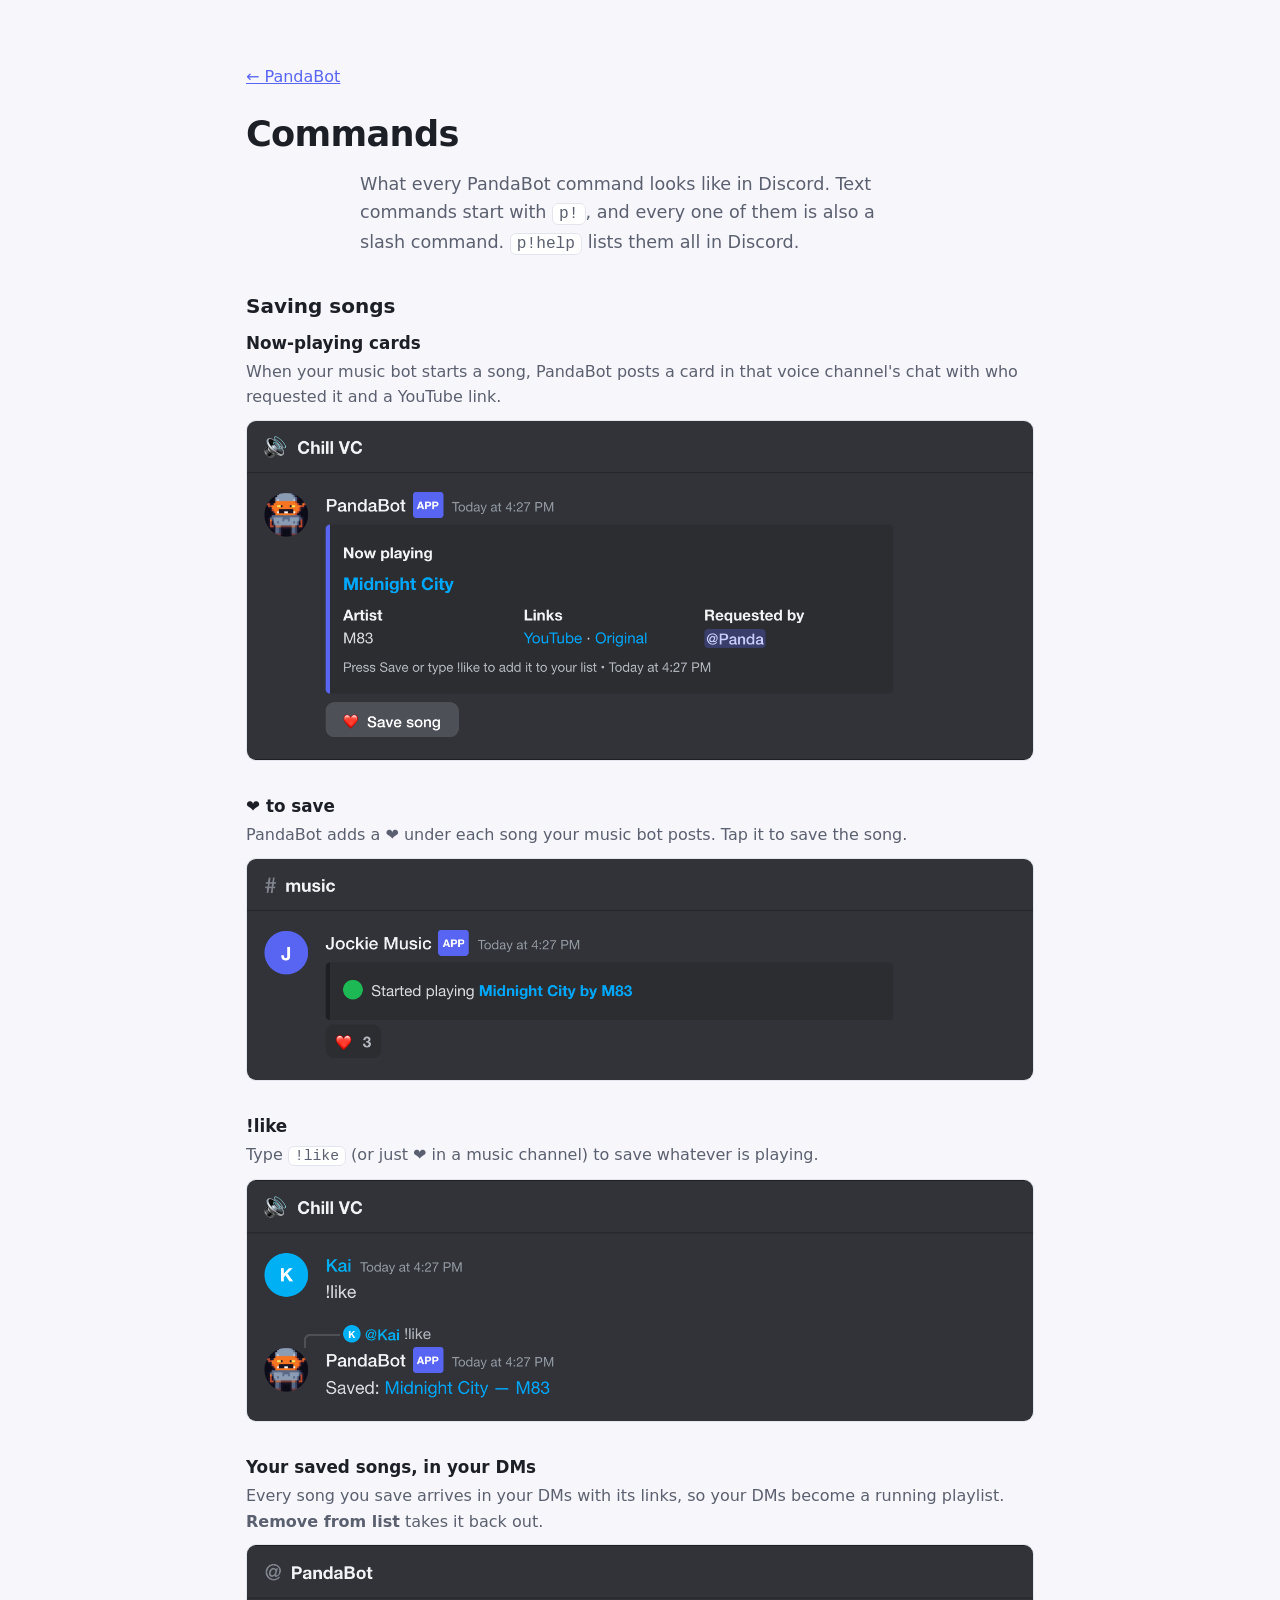
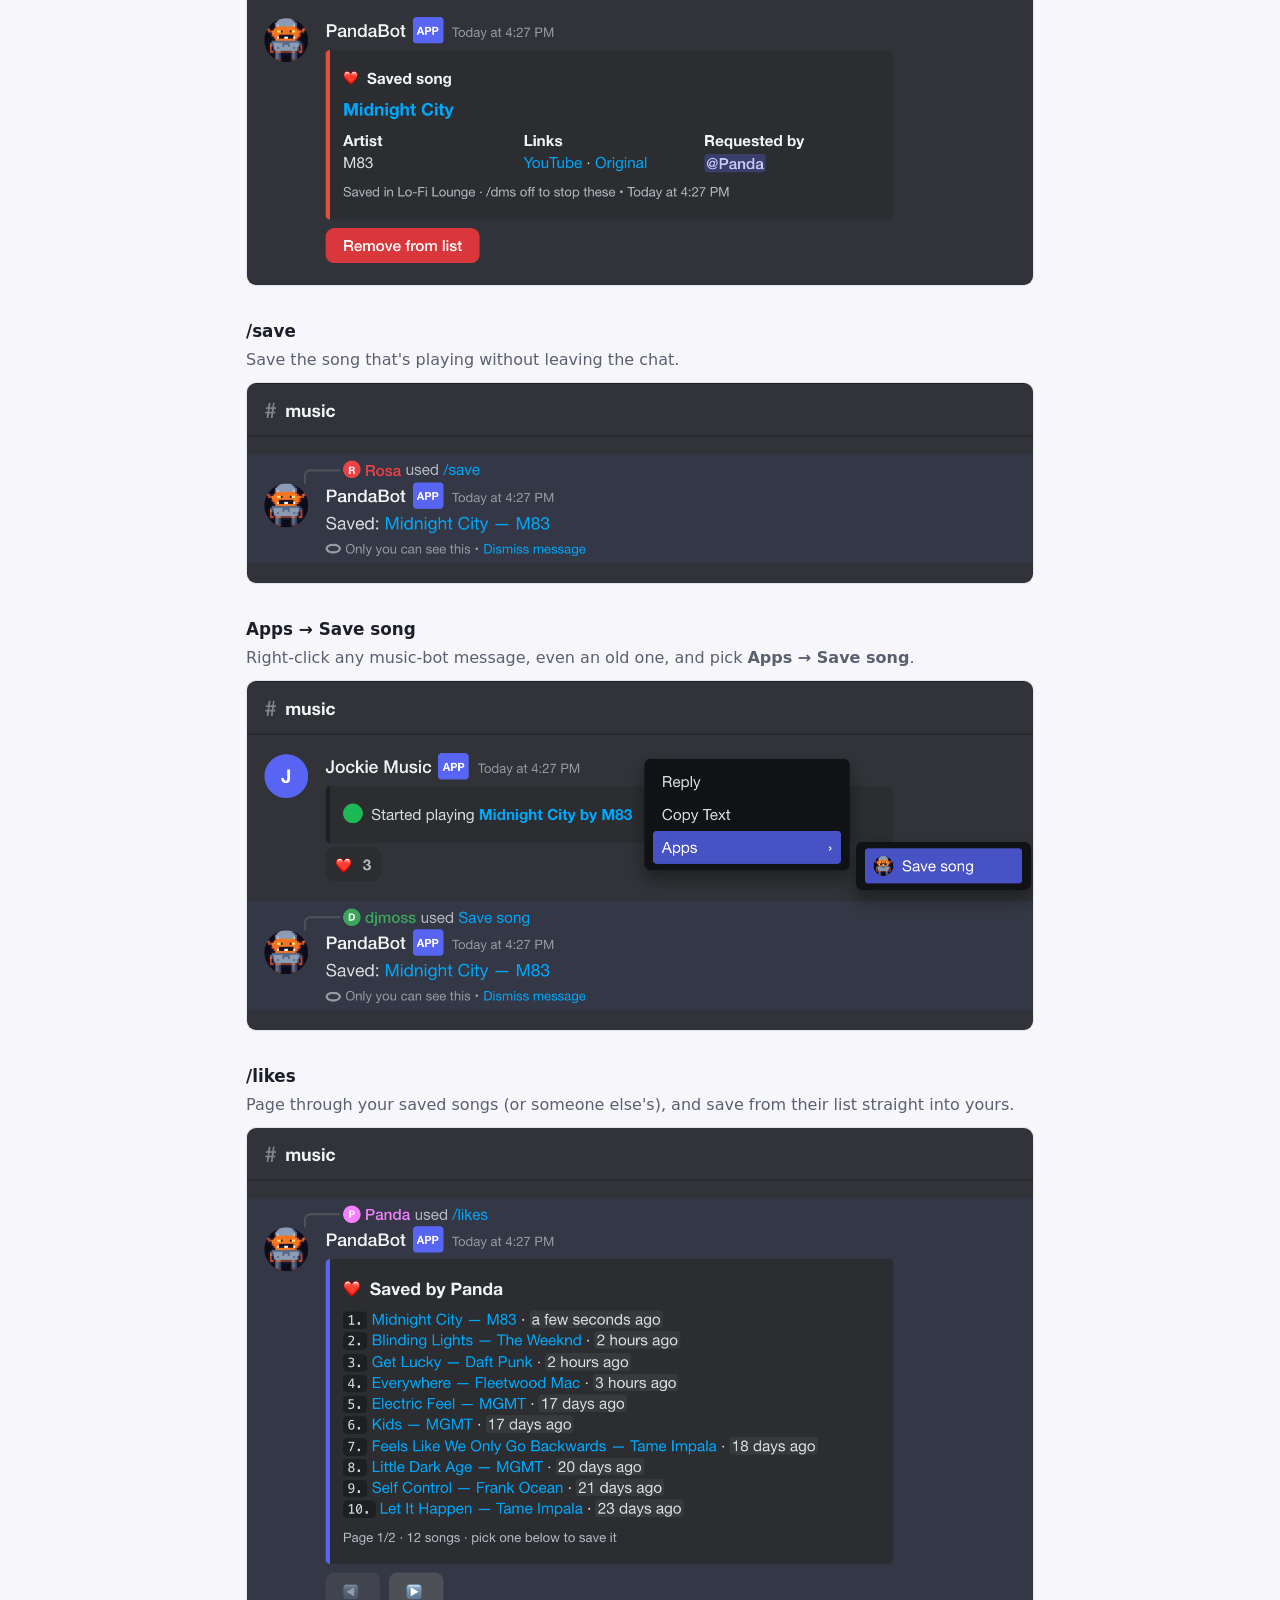
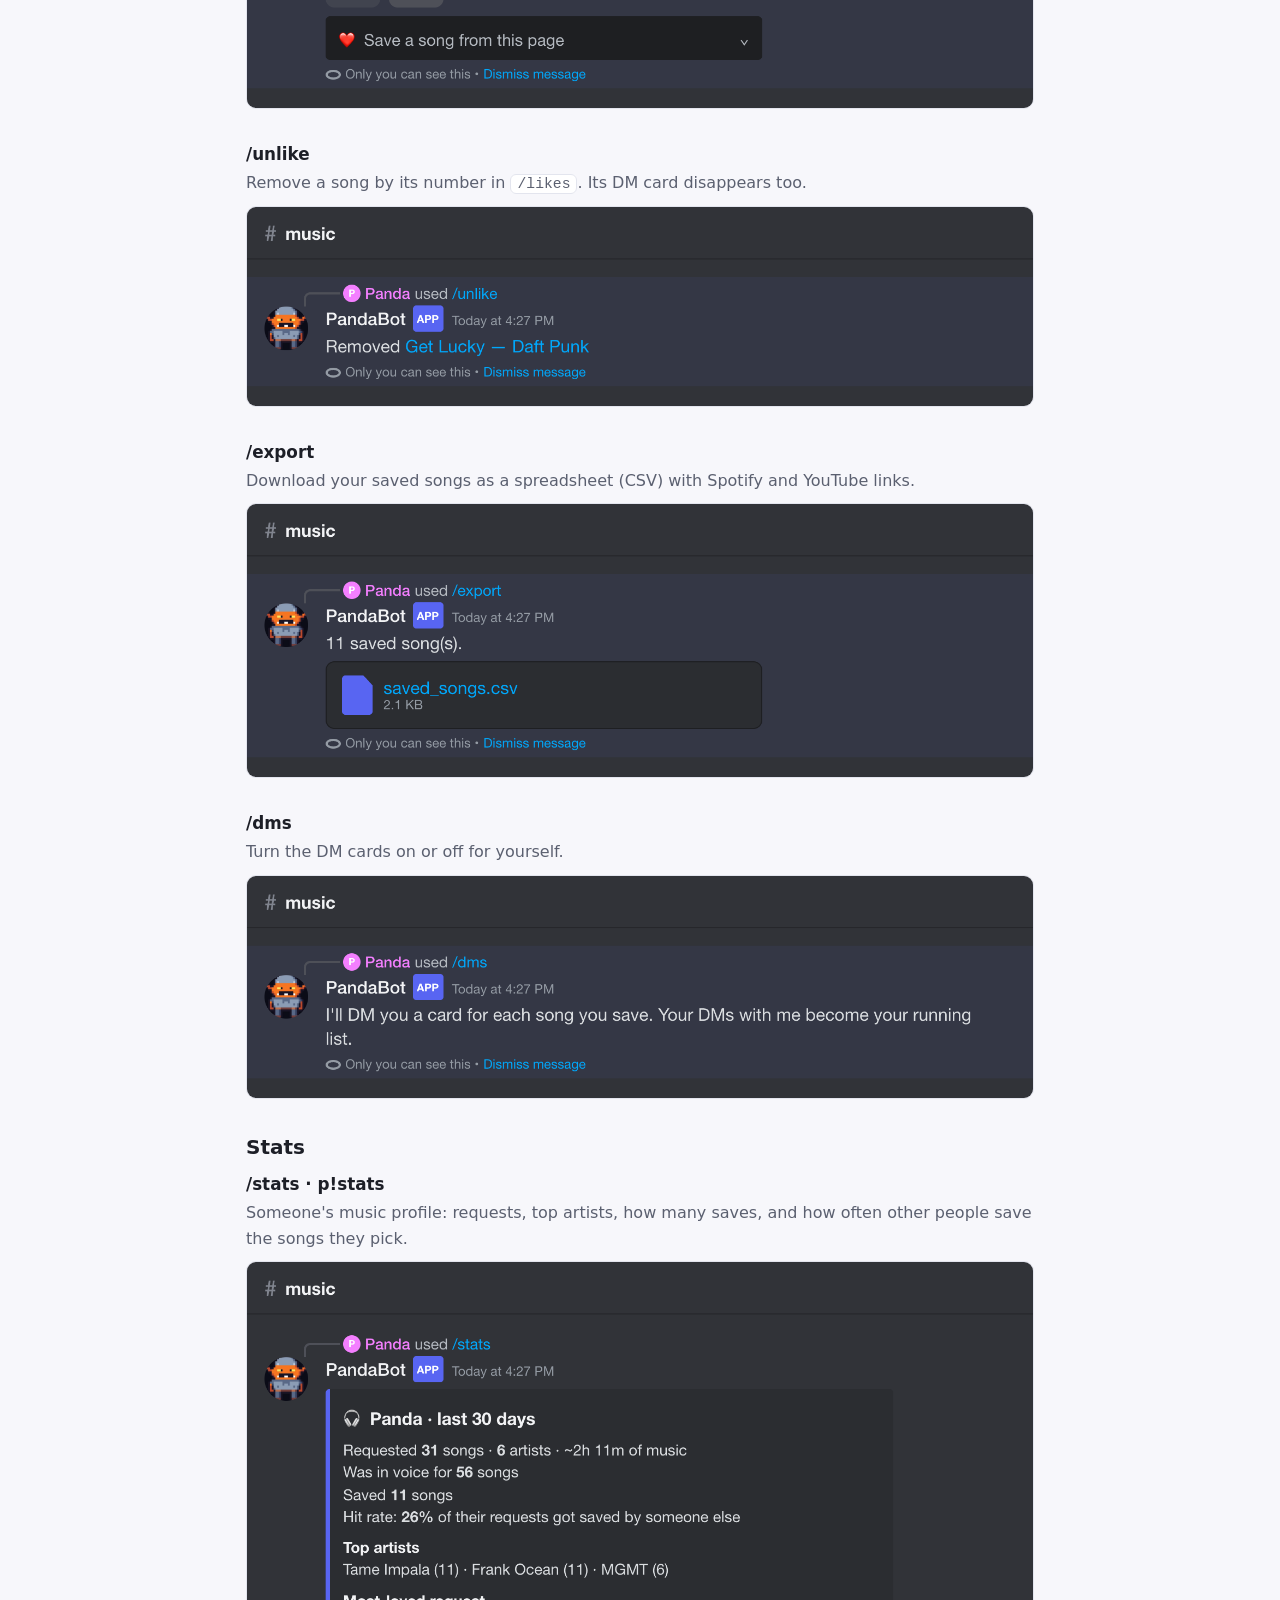
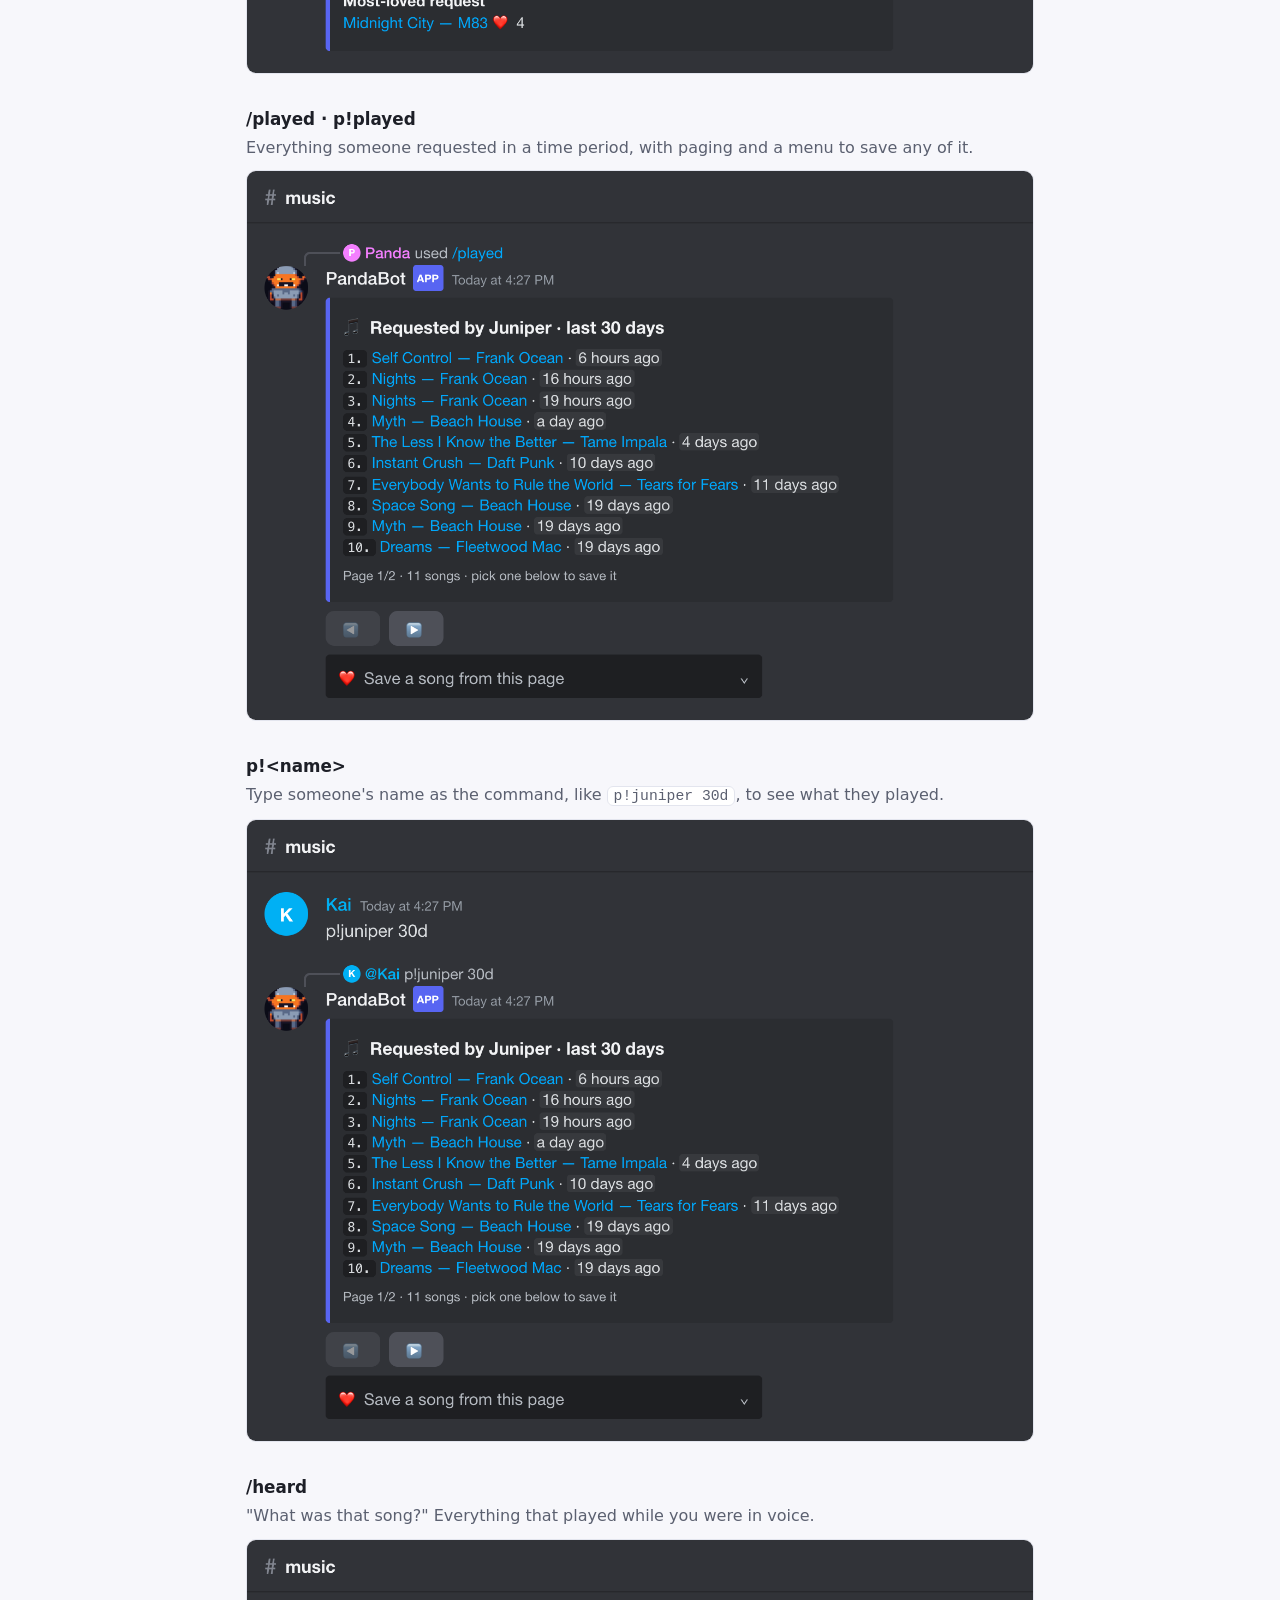
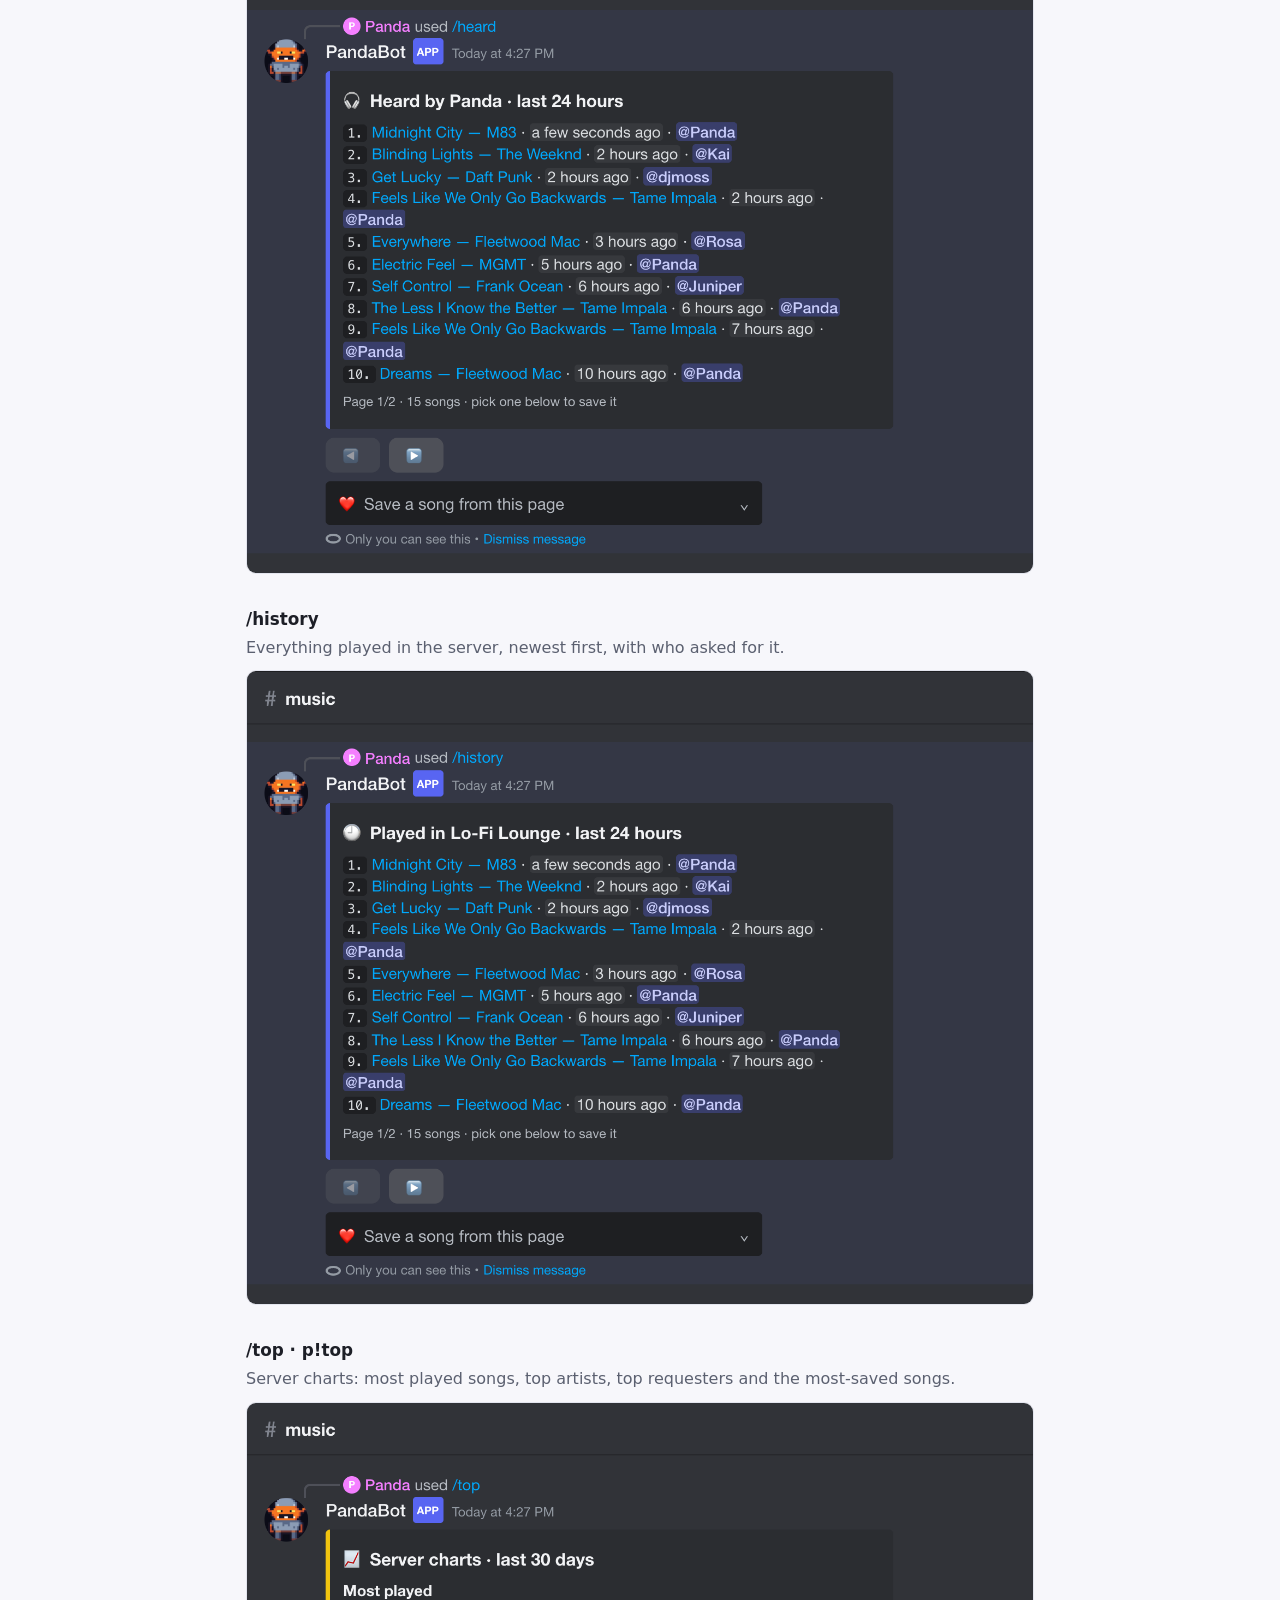
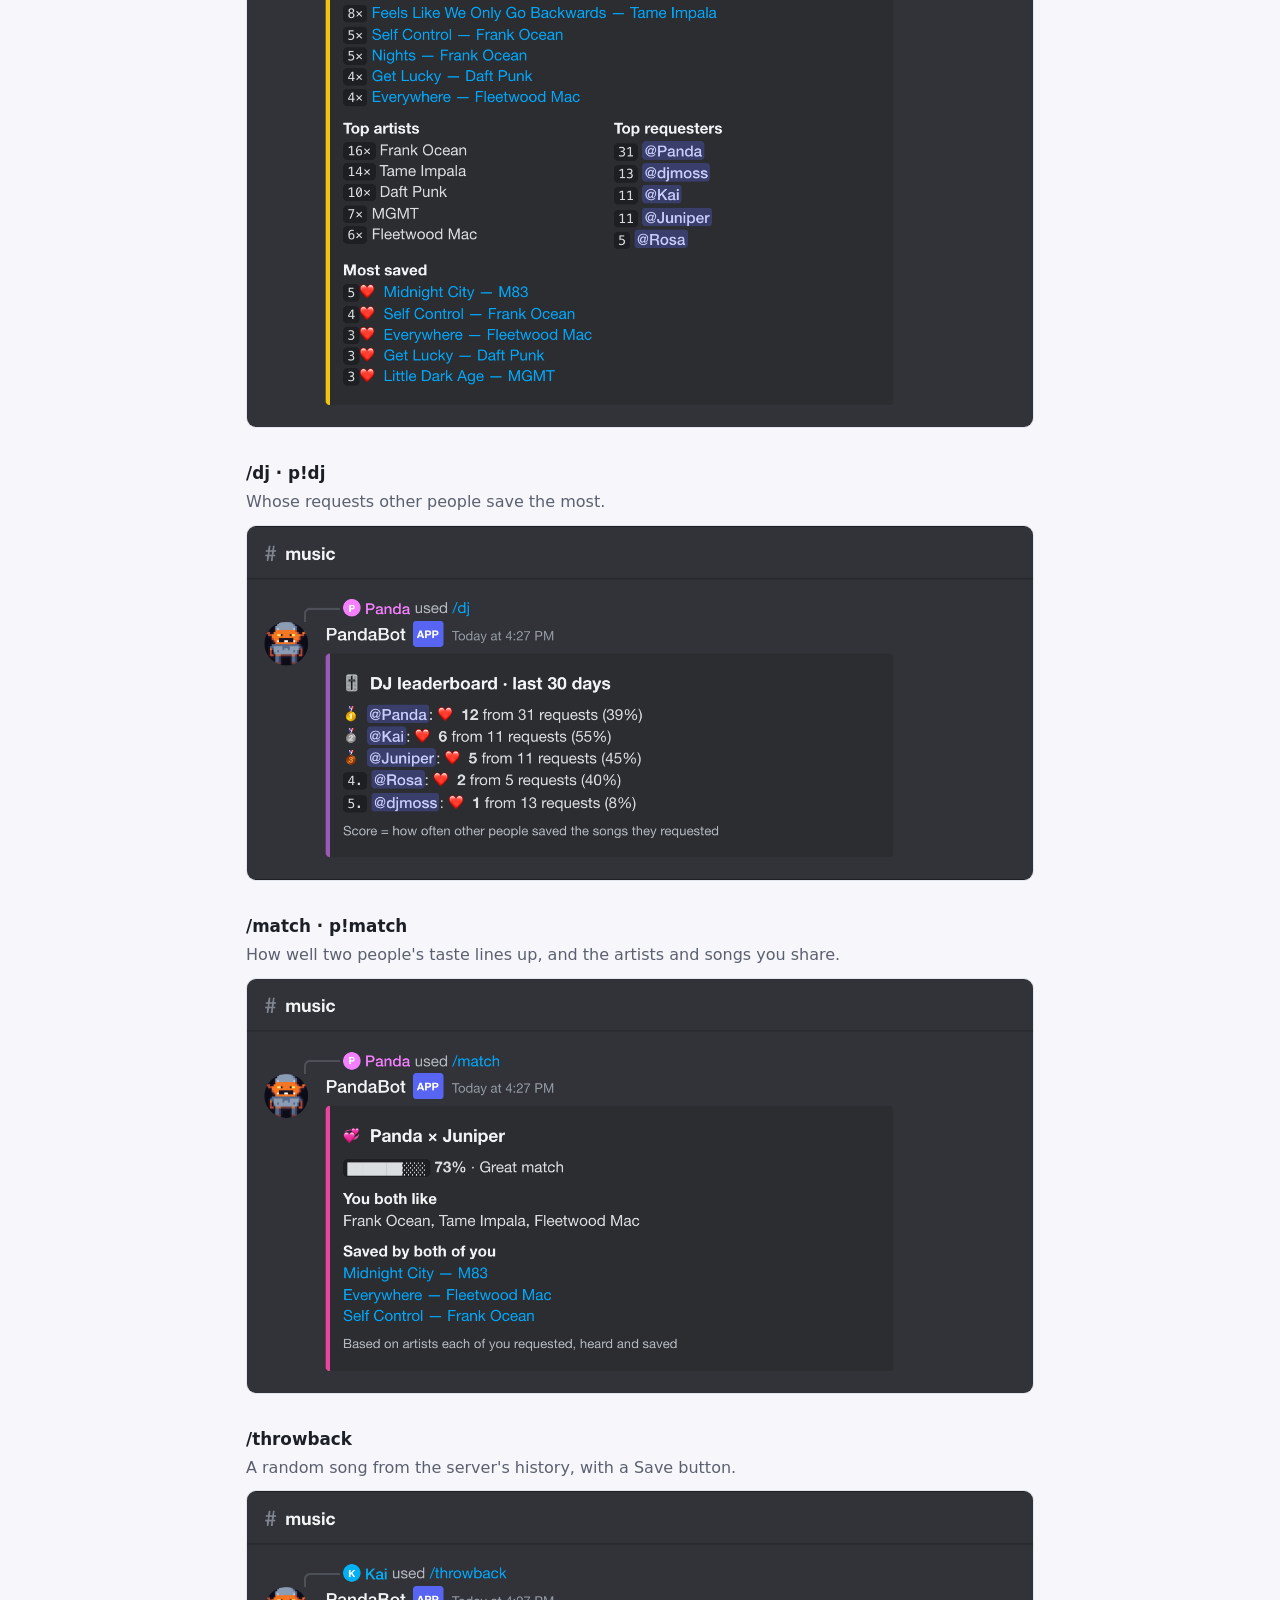
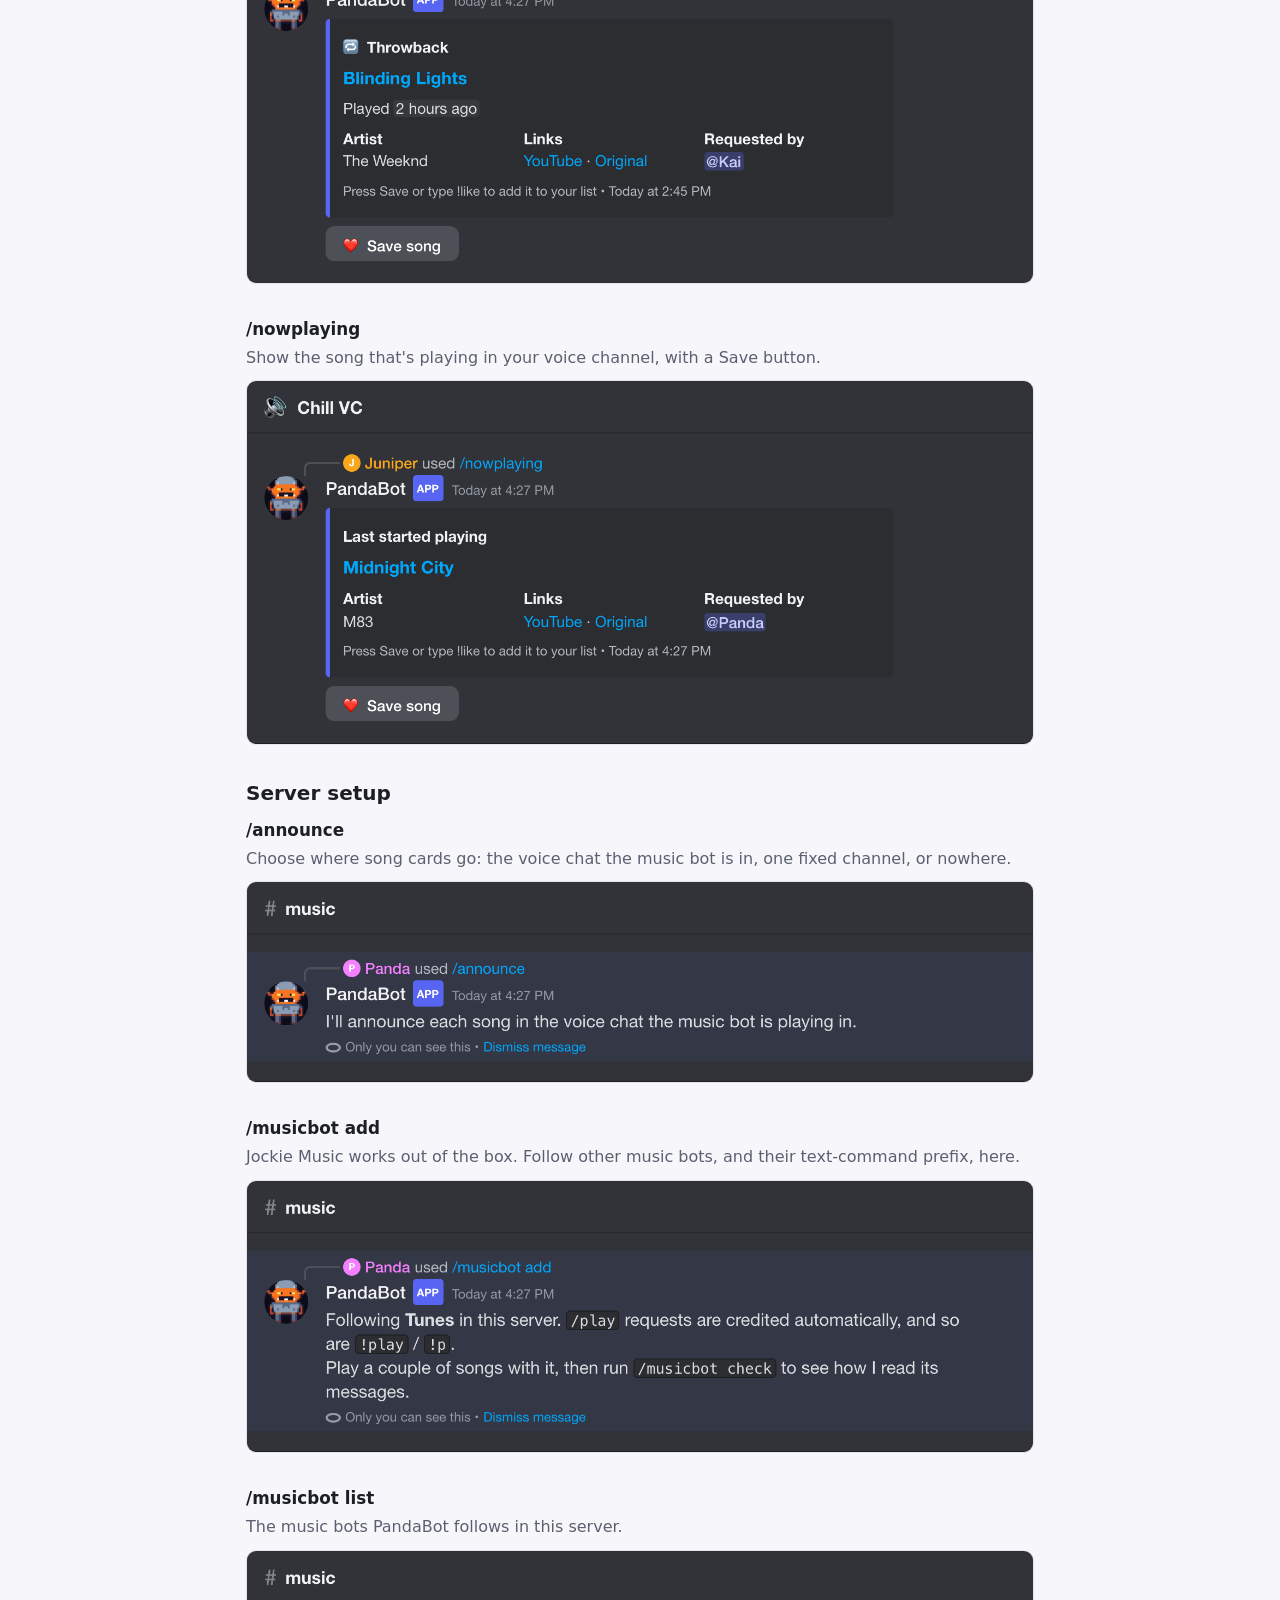
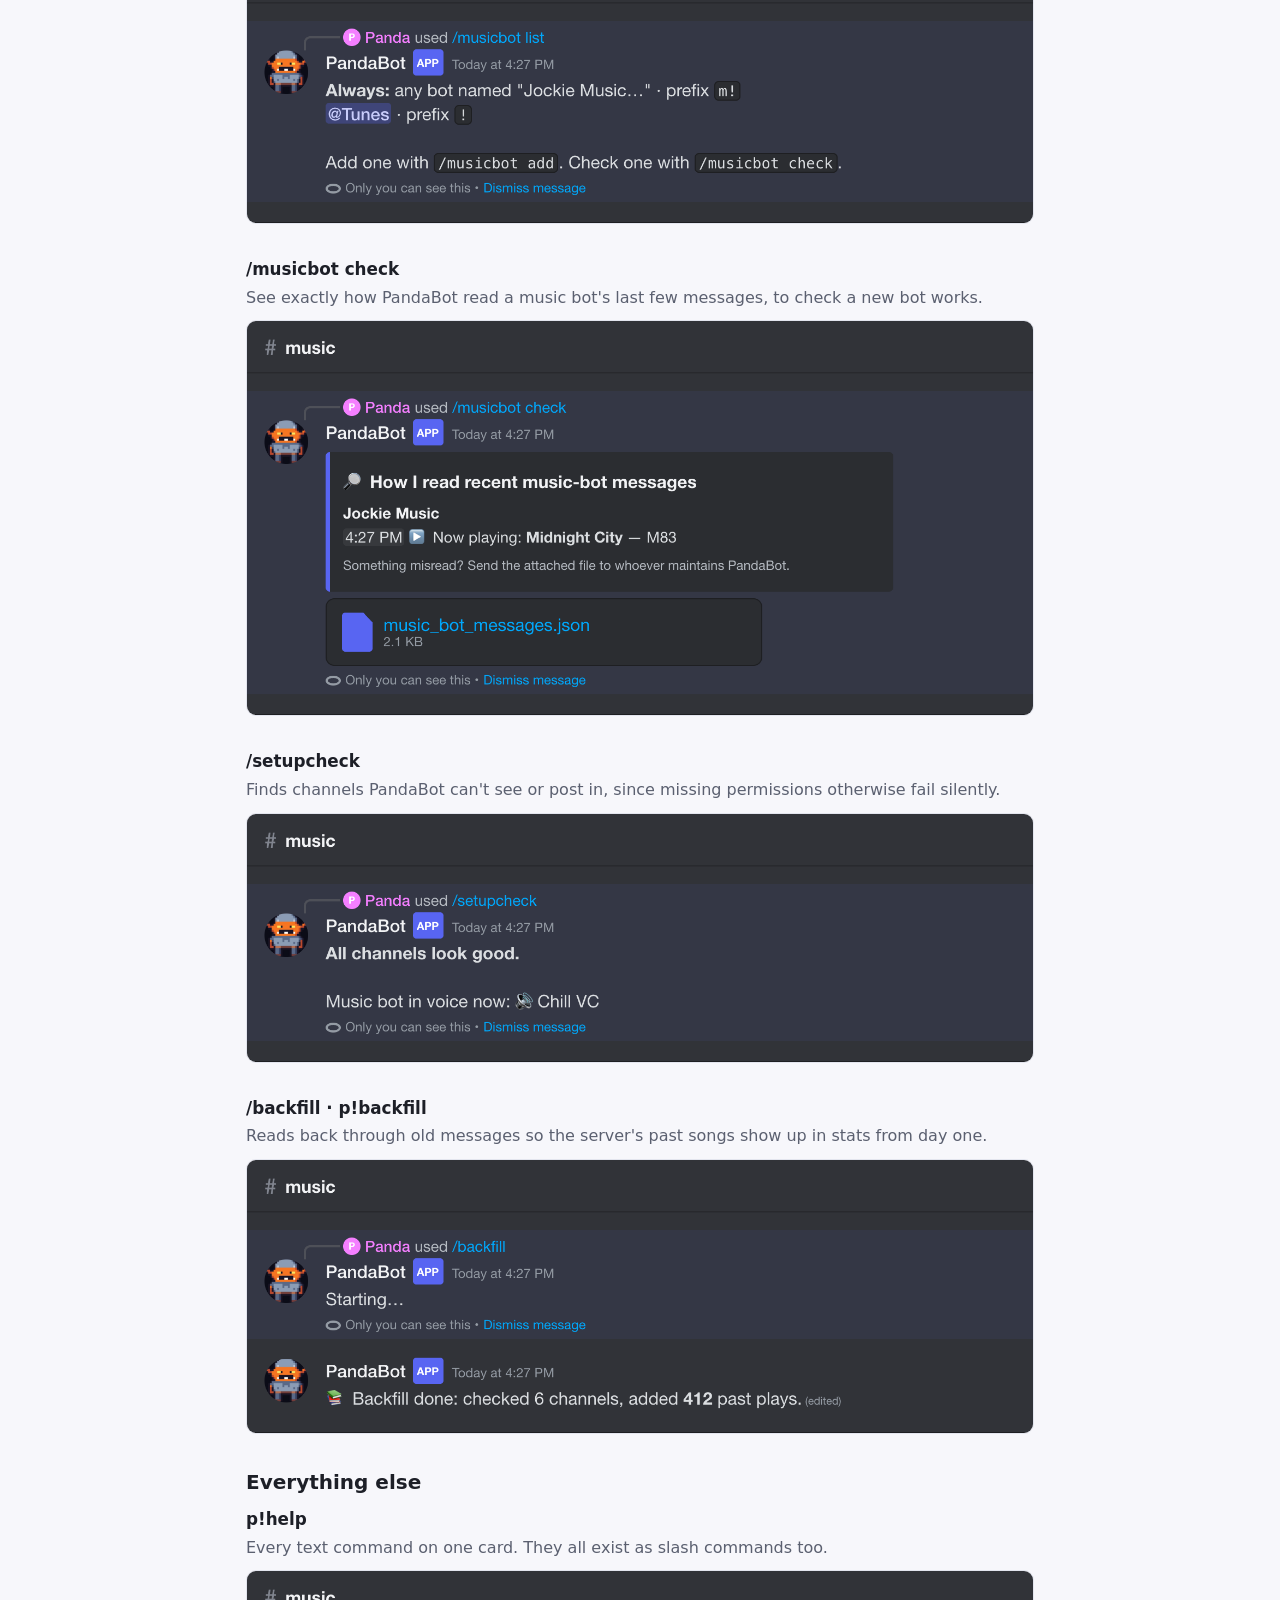
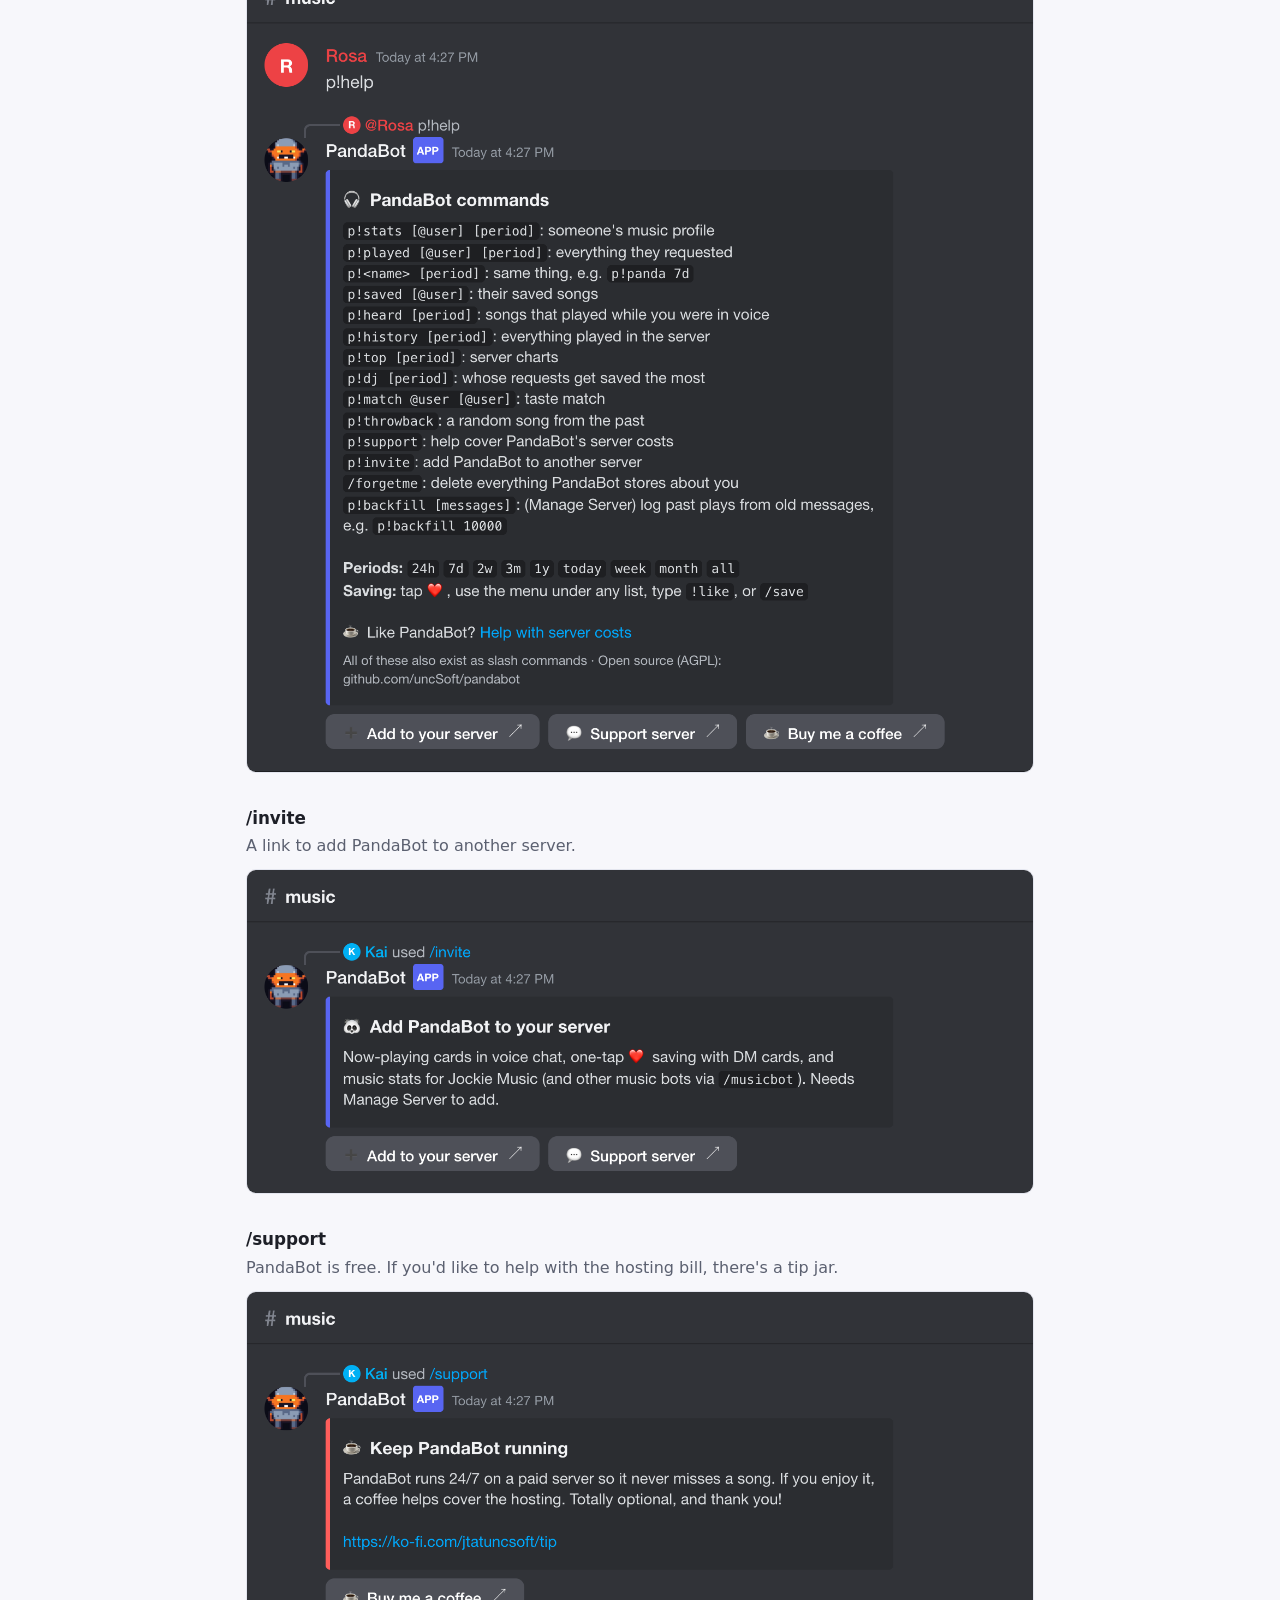
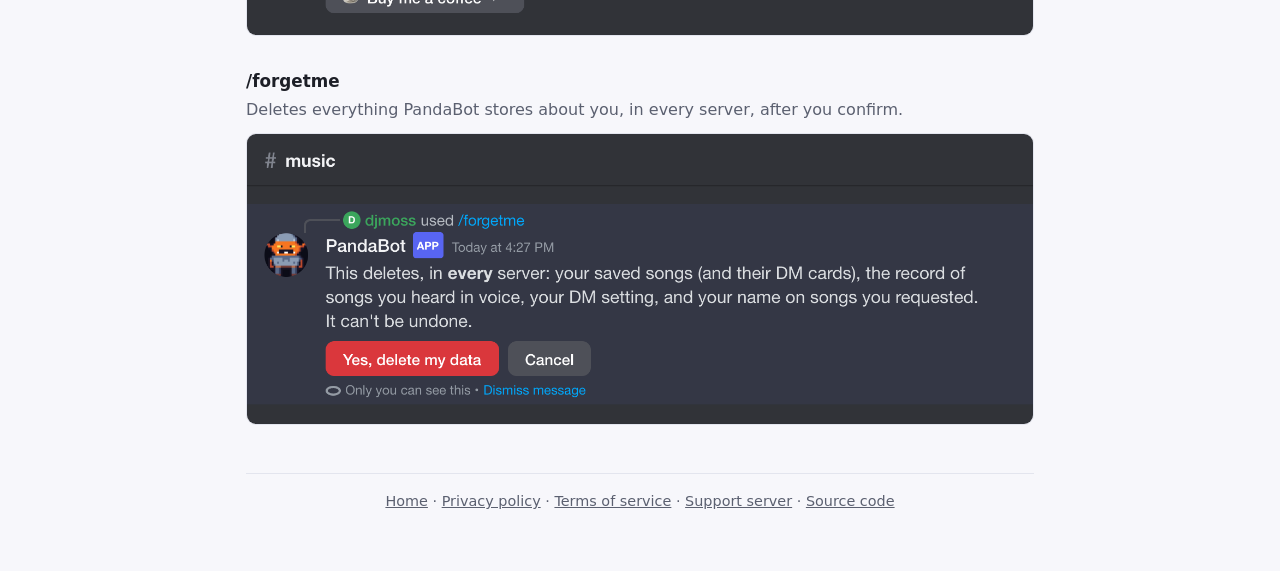
==== site/commands.html @ 3e080b9e "Add screenshots of every command and a commands page tools/screenshots.py runs each command through " ====
<!doctype html>
<html lang="en">
<head>
  <meta charset="utf-8">
  <meta name="viewport" content="width=device-width, initial-scale=1">
  <title>PandaBot commands</title>
  <meta name="description" content="Every PandaBot command, with a screenshot of what it looks like in Discord.">
  <link rel="stylesheet" href="style.css">
</head>
<body>
<main class="wide">
  <p><a href="index.html">← PandaBot</a></p>
  <h1>Commands</h1>
  <p class="lede">What every PandaBot command looks like in Discord. Text commands start with <code>p!</code>, and
  every one of them is also a slash command. <code>p!help</code> lists them all in Discord.</p>
  <!-- Generated by tools/screenshots.py. Edit the descriptions there, then re-run it. -->
  <h2>Saving songs</h2>
  <div class="shots">
    <figure id="now-playing">
      <figcaption><h3>Now-playing cards</h3><p>When your music bot starts a song, PandaBot posts a card in that voice channel's chat with who requested it and a YouTube link.</p></figcaption>
      <img src="img/commands/now-playing.png" width="720" height="310" loading="lazy"
           alt="PandaBot in Discord: Now-playing cards">
    </figure>
    <figure id="heart">
      <figcaption><h3>❤️ to save</h3><p>PandaBot adds a ❤️ under each song your music bot posts. Tap it to save the song.</p></figcaption>
      <img src="img/commands/heart.png" width="720" height="202" loading="lazy"
           alt="PandaBot in Discord: ❤️ to save">
    </figure>
    <figure id="like">
      <figcaption><h3>!like</h3><p>Type <code>!like</code> (or just ❤️ in a music channel) to save whatever is playing.</p></figcaption>
      <img src="img/commands/like.png" width="720" height="220" loading="lazy"
           alt="PandaBot in Discord: !like">
    </figure>
    <figure id="dm-card">
      <figcaption><h3>Your saved songs, in your DMs</h3><p>Every song you save arrives in your DMs with its links, so your DMs become a running playlist. <b>Remove from list</b> takes it back out.</p></figcaption>
      <img src="img/commands/dm-card.png" width="720" height="310" loading="lazy"
           alt="PandaBot in Discord: Your saved songs, in your DMs">
    </figure>
    <figure id="save">
      <figcaption><h3>/save</h3><p>Save the song that's playing without leaving the chat.</p></figcaption>
      <img src="img/commands/save.png" width="720" height="182" loading="lazy"
           alt="PandaBot in Discord: /save">
    </figure>
    <figure id="save-song-menu">
      <figcaption><h3>Apps → Save song</h3><p>Right-click any music-bot message, even an old one, and pick <b>Apps → Save song</b>.</p></figcaption>
      <img src="img/commands/save-song-menu.png" width="720" height="318" loading="lazy"
           alt="PandaBot in Discord: Apps → Save song">
    </figure>
    <figure id="likes">
      <figcaption><h3>/likes</h3><p>Page through your saved songs (or someone else's), and save from their list straight into yours.</p></figcaption>
      <img src="img/commands/likes.png" width="720" height="531" loading="lazy"
           alt="PandaBot in Discord: /likes">
    </figure>
    <figure id="unlike">
      <figcaption><h3>/unlike</h3><p>Remove a song by its number in <code>/likes</code>. Its DM card disappears too.</p></figcaption>
      <img src="img/commands/unlike.png" width="720" height="182" loading="lazy"
           alt="PandaBot in Discord: /unlike">
    </figure>
    <figure id="export">
      <figcaption><h3>/export</h3><p>Download your saved songs as a spreadsheet (CSV) with Spotify and YouTube links.</p></figcaption>
      <img src="img/commands/export.png" width="720" height="250" loading="lazy"
           alt="PandaBot in Discord: /export">
    </figure>
    <figure id="dms">
      <figcaption><h3>/dms</h3><p>Turn the DM cards on or off for yourself.</p></figcaption>
      <img src="img/commands/dms.png" width="720" height="204" loading="lazy"
           alt="PandaBot in Discord: /dms">
    </figure>
  </div>
  <h2>Stats</h2>
  <div class="shots">
    <figure id="stats">
      <figcaption><h3>/stats  ·  p!stats</h3><p>Someone's music profile: requests, top artists, how many saves, and how often other people save the songs they pick.</p></figcaption>
      <img src="img/commands/stats.png" width="720" height="376" loading="lazy"
           alt="PandaBot in Discord: /stats  ·  p!stats">
    </figure>
    <figure id="played">
      <figcaption><h3>/played  ·  p!played</h3><p>Everything someone requested in a time period, with paging and a menu to save any of it.</p></figcaption>
      <img src="img/commands/played.png" width="720" height="503" loading="lazy"
           alt="PandaBot in Discord: /played  ·  p!played">
    </figure>
    <figure id="name-shortcut">
      <figcaption><h3>p!&lt;name&gt;</h3><p>Type someone's name as the command, like <code>p!juniper 30d</code>, to see what they played.</p></figcaption>
      <img src="img/commands/name-shortcut.png" width="720" height="569" loading="lazy"
           alt="PandaBot in Discord: p!&lt;name&gt;">
    </figure>
    <figure id="heard">
      <figcaption><h3>/heard</h3><p>"What was that song?" Everything that played while you were in voice.</p></figcaption>
      <img src="img/commands/heard.png" width="720" height="580" loading="lazy"
           alt="PandaBot in Discord: /heard">
    </figure>
    <figure id="history">
      <figcaption><h3>/history</h3><p>Everything played in the server, newest first, with who asked for it.</p></figcaption>
      <img src="img/commands/history.png" width="720" height="580" loading="lazy"
           alt="PandaBot in Discord: /history">
    </figure>
    <figure id="top">
      <figcaption><h3>/top  ·  p!top</h3><p>Server charts: most played songs, top artists, top requesters and the most-saved songs.</p></figcaption>
      <img src="img/commands/top.png" width="720" height="572" loading="lazy"
           alt="PandaBot in Discord: /top  ·  p!top">
    </figure>
    <figure id="dj">
      <figcaption><h3>/dj  ·  p!dj</h3><p>Whose requests other people save the most.</p></figcaption>
      <img src="img/commands/dj.png" width="720" height="324" loading="lazy"
           alt="PandaBot in Discord: /dj  ·  p!dj">
    </figure>
    <figure id="match">
      <figcaption><h3>/match  ·  p!match</h3><p>How well two people's taste lines up, and the artists and songs you share.</p></figcaption>
      <img src="img/commands/match.png" width="720" height="378" loading="lazy"
           alt="PandaBot in Discord: /match  ·  p!match">
    </figure>
    <figure id="throwback">
      <figcaption><h3>/throwback</h3><p>A random song from the server's history, with a Save button.</p></figcaption>
      <img src="img/commands/throwback.png" width="720" height="358" loading="lazy"
           alt="PandaBot in Discord: /throwback">
    </figure>
    <figure id="nowplaying">
      <figcaption><h3>/nowplaying</h3><p>Show the song that's playing in your voice channel, with a Save button.</p></figcaption>
      <img src="img/commands/nowplaying.png" width="720" height="331" loading="lazy"
           alt="PandaBot in Discord: /nowplaying">
    </figure>
  </div>
  <h2>Server setup</h2>
  <div class="shots">
    <figure id="announce">
      <figcaption><h3>/announce</h3><p>Choose where song cards go: the voice chat the music bot is in, one fixed channel, or nowhere.</p></figcaption>
      <img src="img/commands/announce.png" width="720" height="182" loading="lazy"
           alt="PandaBot in Discord: /announce">
    </figure>
    <figure id="musicbot-add">
      <figcaption><h3>/musicbot add</h3><p>Jockie Music works out of the box. Follow other music bots, and their text-command prefix, here.</p></figcaption>
      <img src="img/commands/musicbot-add.png" width="720" height="248" loading="lazy"
           alt="PandaBot in Discord: /musicbot add">
    </figure>
    <figure id="musicbot-list">
      <figcaption><h3>/musicbot list</h3><p>The music bots PandaBot follows in this server.</p></figcaption>
      <img src="img/commands/musicbot-list.png" width="720" height="248" loading="lazy"
           alt="PandaBot in Discord: /musicbot list">
    </figure>
    <figure id="musicbot-check">
      <figcaption><h3>/musicbot check</h3><p>See exactly how PandaBot read a music bot's last few messages, to check a new bot works.</p></figcaption>
      <img src="img/commands/musicbot-check.png" width="720" height="360" loading="lazy"
           alt="PandaBot in Discord: /musicbot check">
    </figure>
    <figure id="setupcheck">
      <figcaption><h3>/setupcheck</h3><p>Finds channels PandaBot can't see or post in, since missing permissions otherwise fail silently.</p></figcaption>
      <img src="img/commands/setupcheck.png" width="720" height="226" loading="lazy"
           alt="PandaBot in Discord: /setupcheck">
    </figure>
    <figure id="backfill">
      <figcaption><h3>/backfill  ·  p!backfill</h3><p>Reads back through old messages so the server's past songs show up in stats from day one.</p></figcaption>
      <img src="img/commands/backfill.png" width="720" height="249" loading="lazy"
           alt="PandaBot in Discord: /backfill  ·  p!backfill">
    </figure>
  </div>
  <h2>Everything else</h2>
  <div class="shots">
    <figure id="help">
      <figcaption><h3>p!help</h3><p>Every text command on one card. They all exist as slash commands too.</p></figcaption>
      <img src="img/commands/help.png" width="720" height="732" loading="lazy"
           alt="PandaBot in Discord: p!help">
    </figure>
    <figure id="invite">
      <figcaption><h3>/invite</h3><p>A link to add PandaBot to another server.</p></figcaption>
      <img src="img/commands/invite.png" width="720" height="296" loading="lazy"
           alt="PandaBot in Discord: /invite">
    </figure>
    <figure id="support">
      <figcaption><h3>/support</h3><p>PandaBot is free. If you'd like to help with the hosting bill, there's a tip jar.</p></figcaption>
      <img src="img/commands/support.png" width="720" height="315" loading="lazy"
           alt="PandaBot in Discord: /support">
    </figure>
    <figure id="forgetme">
      <figcaption><h3>/forgetme</h3><p>Deletes everything PandaBot stores about you, in every server, after you confirm.</p></figcaption>
      <img src="img/commands/forgetme.png" width="720" height="266" loading="lazy"
           alt="PandaBot in Discord: /forgetme">
    </figure>
  </div>

  <footer>
    <a href="index.html">Home</a> · <a href="privacy.html">Privacy policy</a> · <a href="terms.html">Terms of service</a> · <a href="https://discord.gg/vvShzeYx5E">Support server</a> · <a href="https://github.com/uncSoft/pandabot">Source code</a>
  </footer>
</main>
</body>
</html>
---- site/style.css ----
:root {
  --bg: #f7f7fb;
  --card: #ffffff;
  --text: #1d1f27;
  --muted: #5b6070;
  --accent: #5865f2;
  --accent-text: #ffffff;
  --border: #e3e5ee;
}
@media (prefers-color-scheme: dark) {
  :root {
    --bg: #15161b;
    --card: #1e2028;
    --text: #e9eaf0;
    --muted: #a3a8b8;
    --accent: #7983f5;
    --accent-text: #0e0f14;
    --border: #2c2f3a;
  }
}
* { box-sizing: border-box; }
body {
  margin: 0;
  background: var(--bg);
  color: var(--text);
  font: 16px/1.6 system-ui, -apple-system, "Segoe UI", Roboto, sans-serif;
}
main { max-width: 760px; margin: 0 auto; padding: 48px 16px 64px; }
header.hero { text-align: center; padding: 24px 0 8px; }
.logo { font-size: 56px; line-height: 1; }
h1 { font-size: 2.2rem; margin: 12px 0 8px; letter-spacing: -0.02em; }
h2 { font-size: 1.25rem; margin: 32px 0 8px; }
h3 { font-size: 1.05rem; margin: 20px 0 4px; }
p, li { color: var(--text); }
.lede { color: var(--muted); font-size: 1.1rem; margin: 0 auto 24px; max-width: 560px; }
.button {
  display: inline-block; background: var(--accent); color: var(--accent-text);
  padding: 12px 22px; border-radius: 10px; font-weight: 600; text-decoration: none;
}
.button.secondary { background: transparent; color: var(--text); border: 1px solid var(--border); }
.actions { display: flex; gap: 12px; justify-content: center; flex-wrap: wrap; }
.grid { display: grid; grid-template-columns: repeat(auto-fit, minmax(220px, 1fr)); gap: 12px; margin-top: 32px; }
.card { background: var(--card); border: 1px solid var(--border); border-radius: 12px; padding: 16px 18px; }
.card h3 { margin-top: 0; }
.card p { margin: 0; color: var(--muted); }
code { background: var(--card); border: 1px solid var(--border); border-radius: 6px; padding: 1px 6px; font-size: 0.92em; }
a { color: var(--accent); }
footer { margin-top: 48px; padding-top: 16px; border-top: 1px solid var(--border); color: var(--muted); font-size: 0.9rem; text-align: center; }
footer a { color: var(--muted); }
.updated { color: var(--muted); font-size: 0.95rem; }
table { border-collapse: collapse; width: 100%; margin: 8px 0; }
th, td { text-align: left; padding: 8px 10px; border-bottom: 1px solid var(--border); vertical-align: top; }
th { color: var(--muted); font-weight: 600; font-size: 0.9rem; }
main.wide { max-width: 820px; }
.shots { display: grid; gap: 32px; }
figure { margin: 0; }
figure img, .shot { display: block; width: 100%; height: auto; border-radius: 10px; border: 1px solid var(--border); }
figcaption h3 { margin: 0 0 2px; }
figcaption p { margin: 0 0 10px; color: var(--muted); }
.showcase { display: grid; gap: 16px; margin-top: 32px; }
.more { text-align: center; margin-top: 16px; }
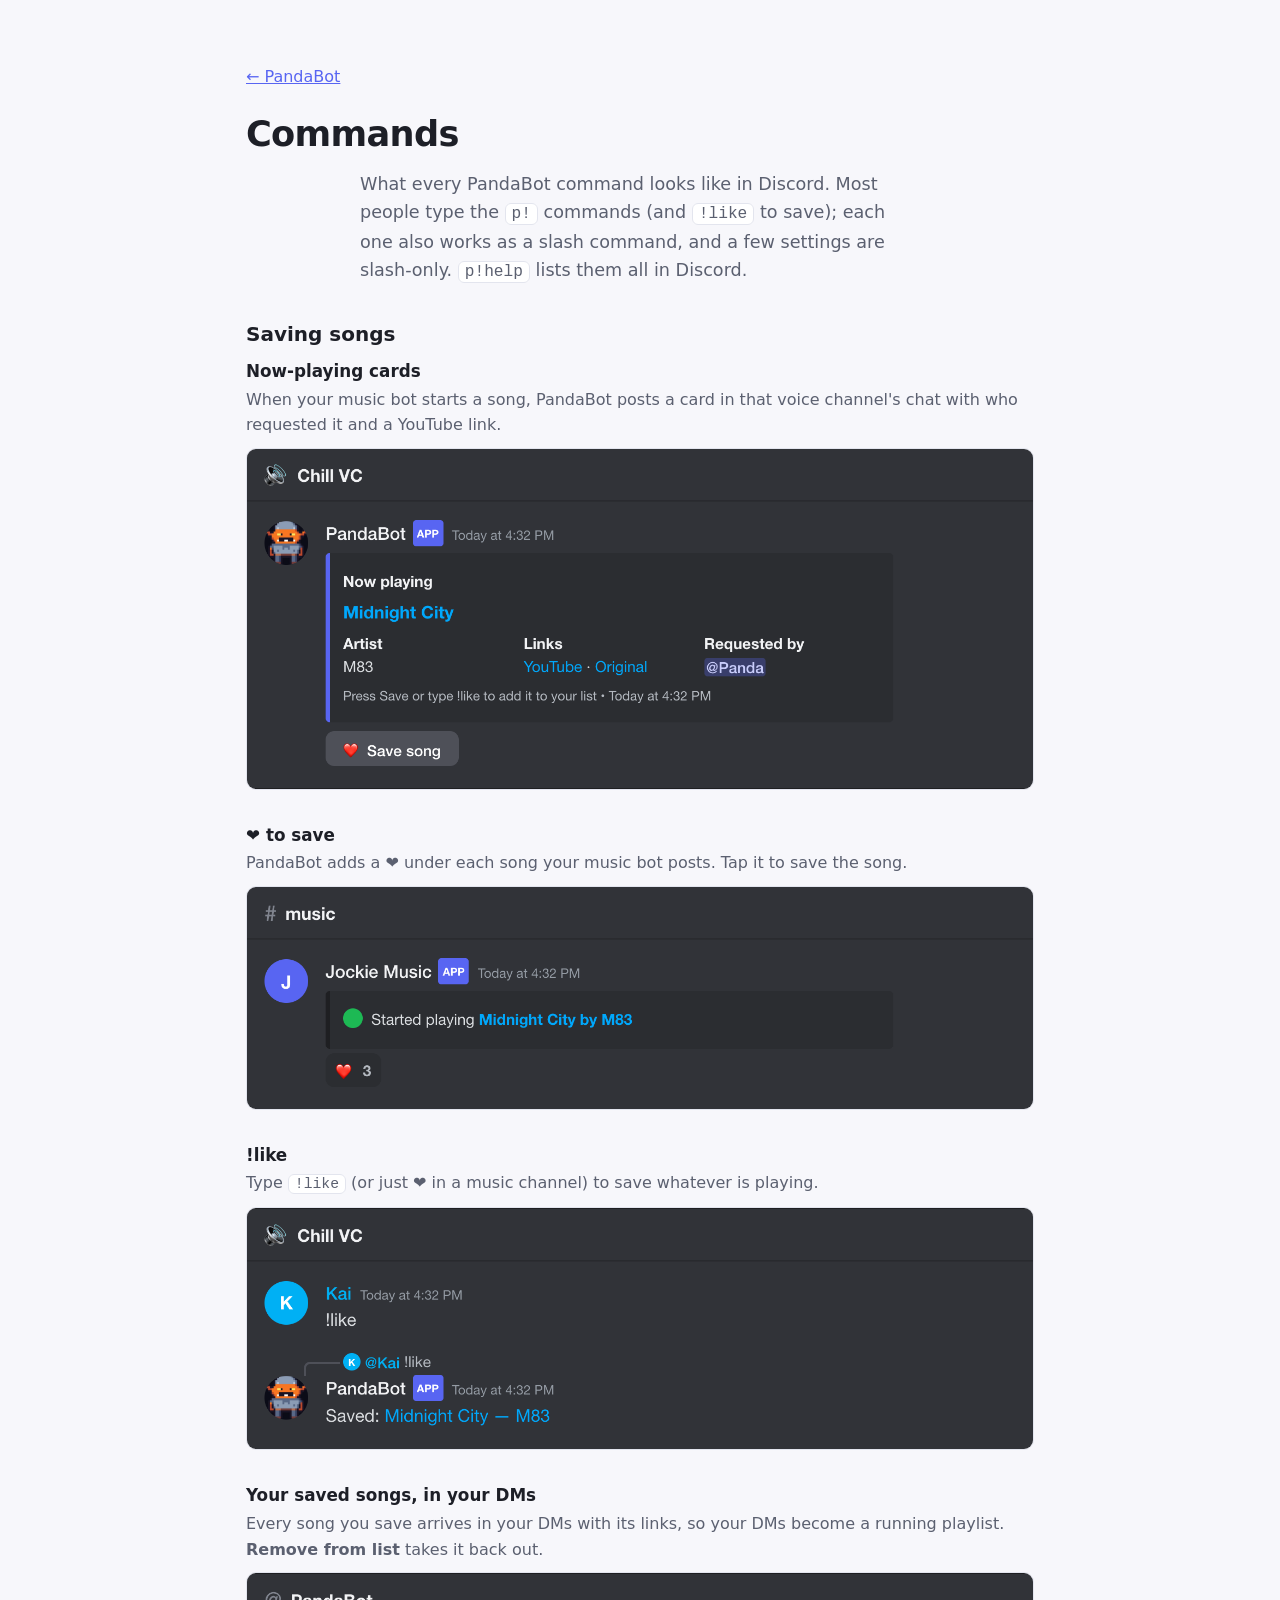
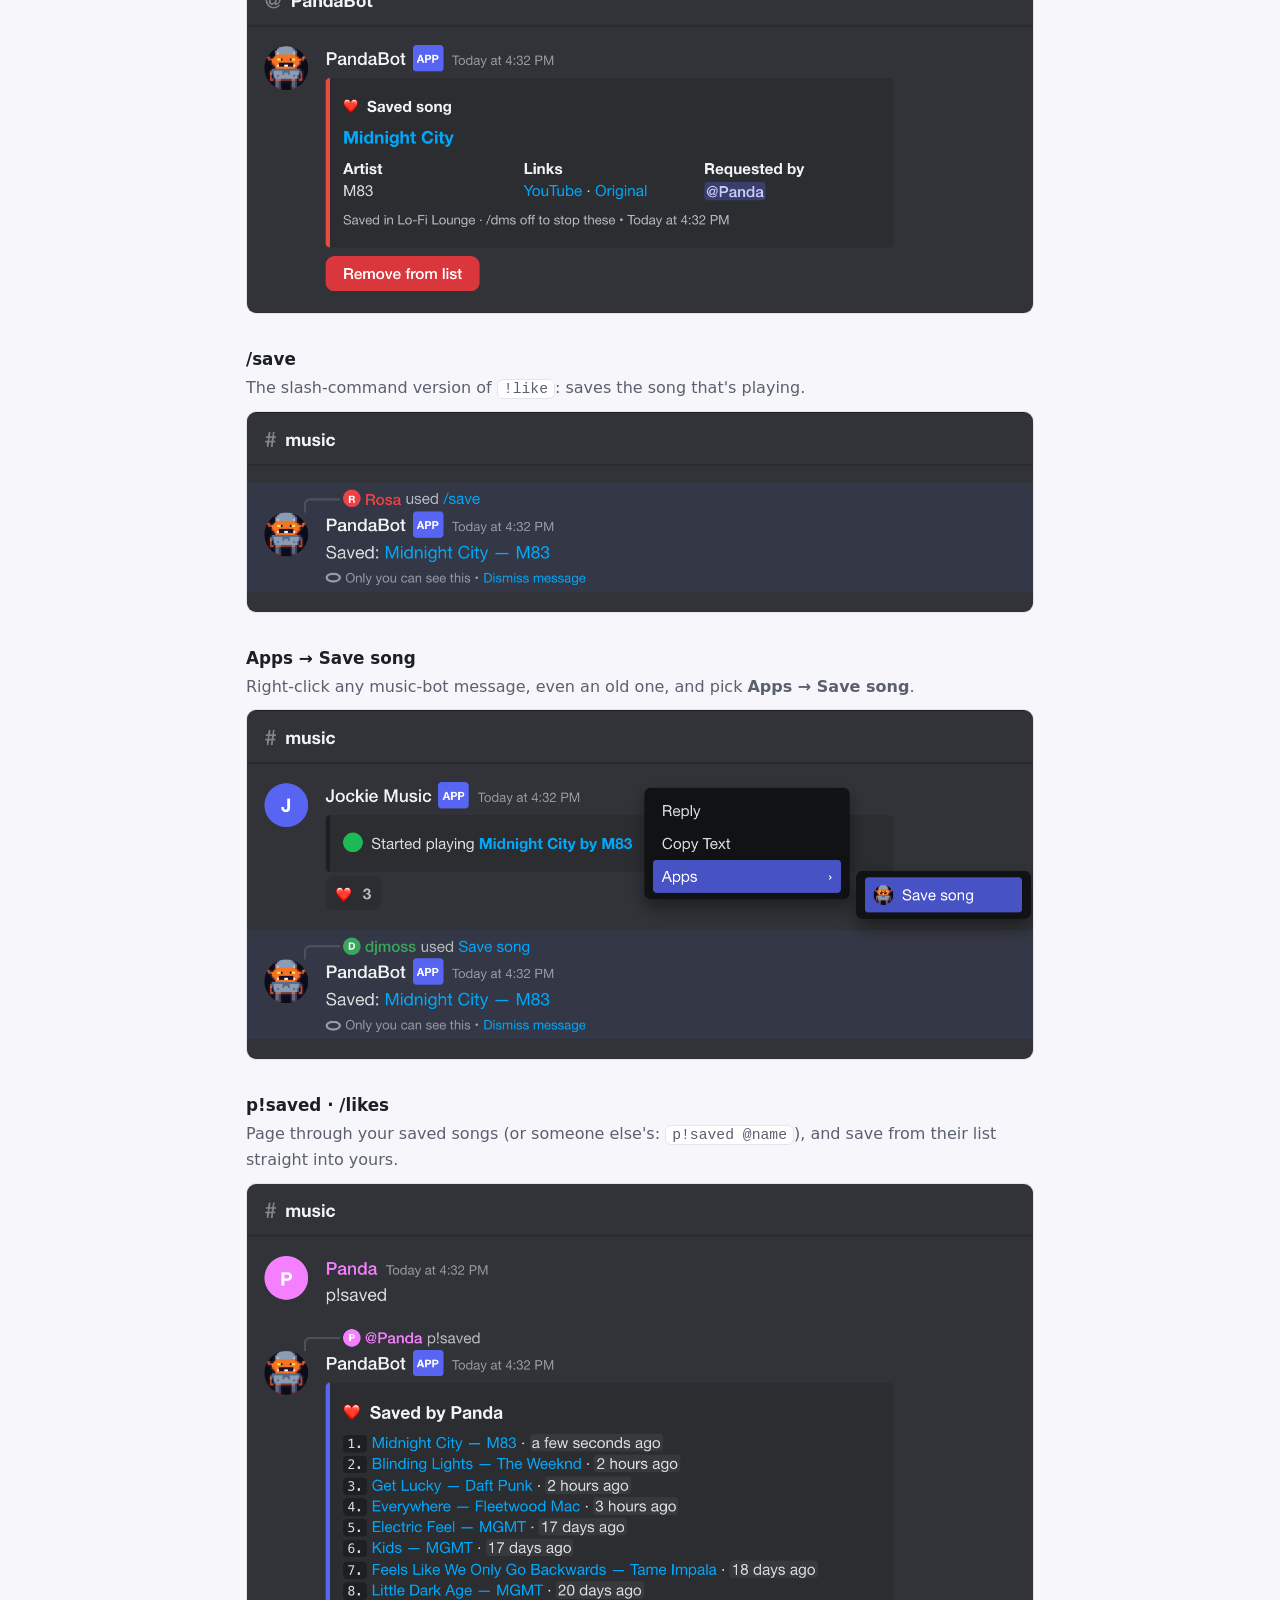
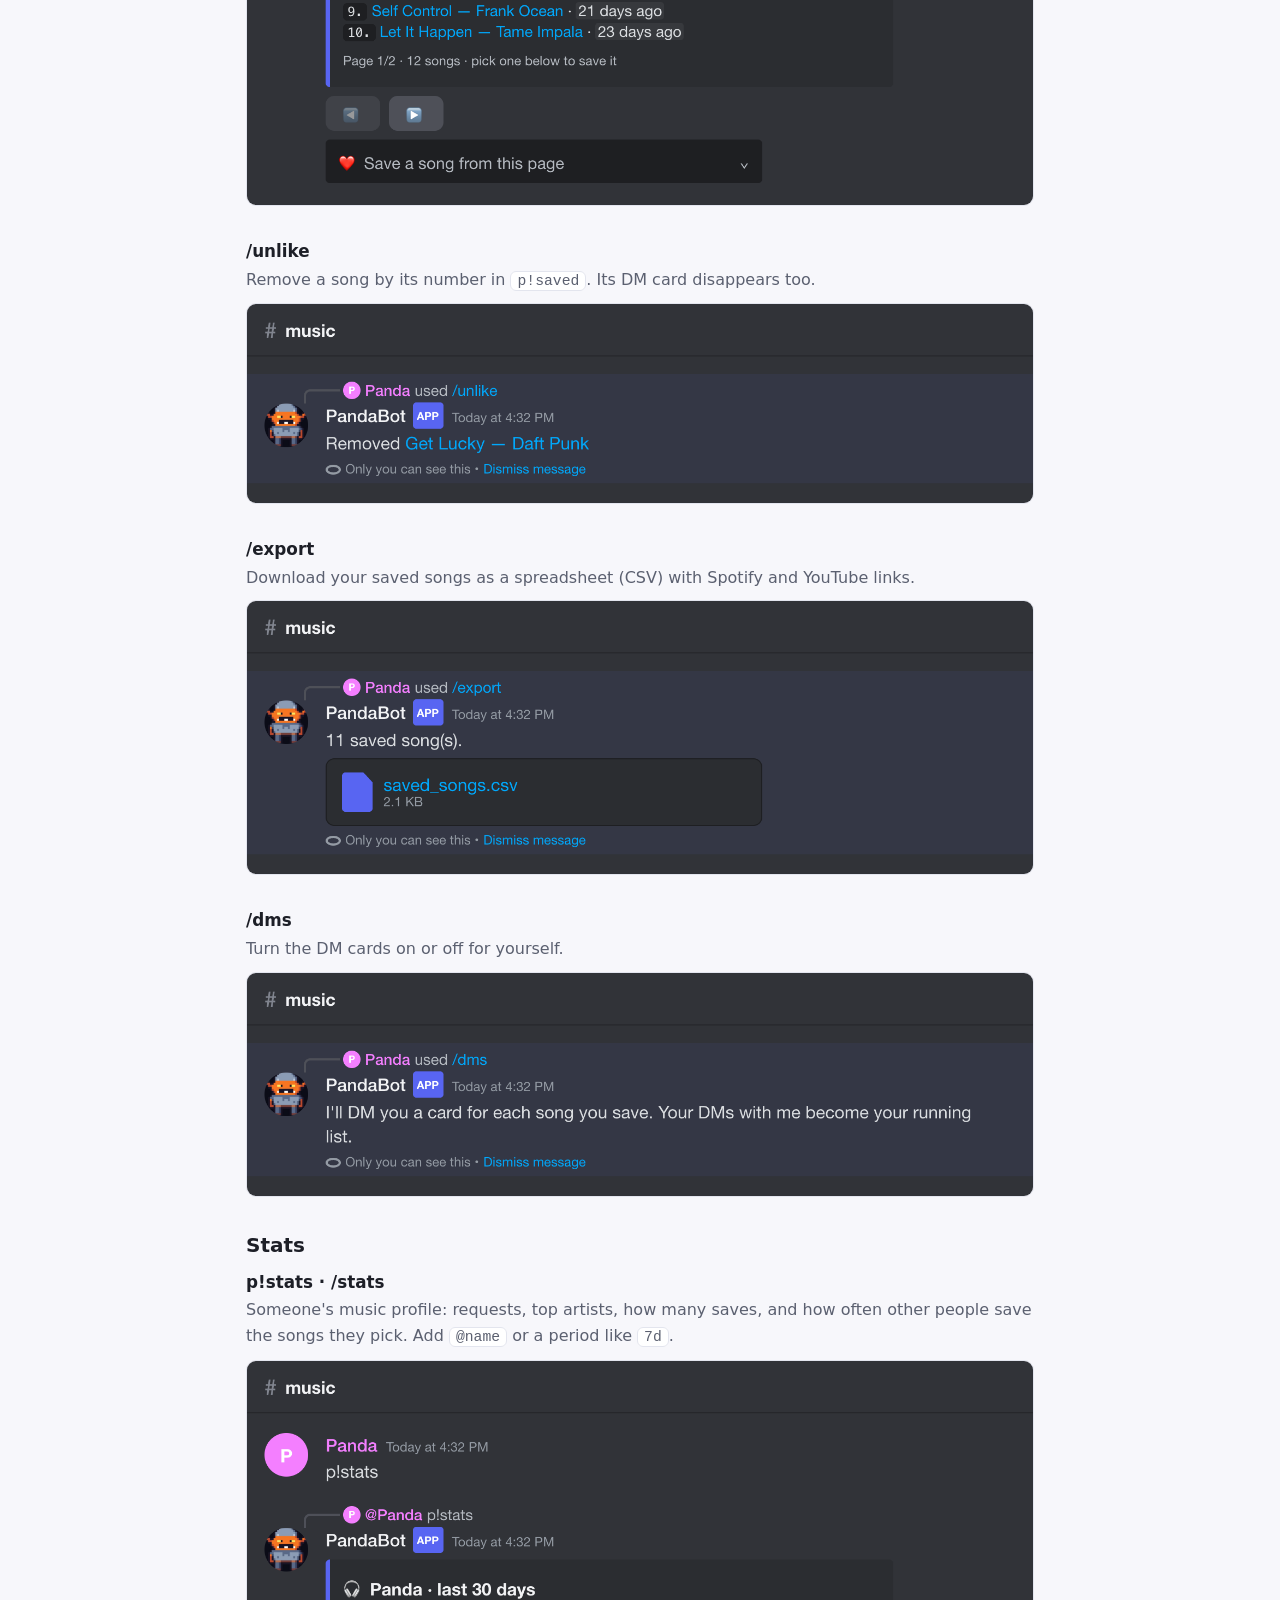
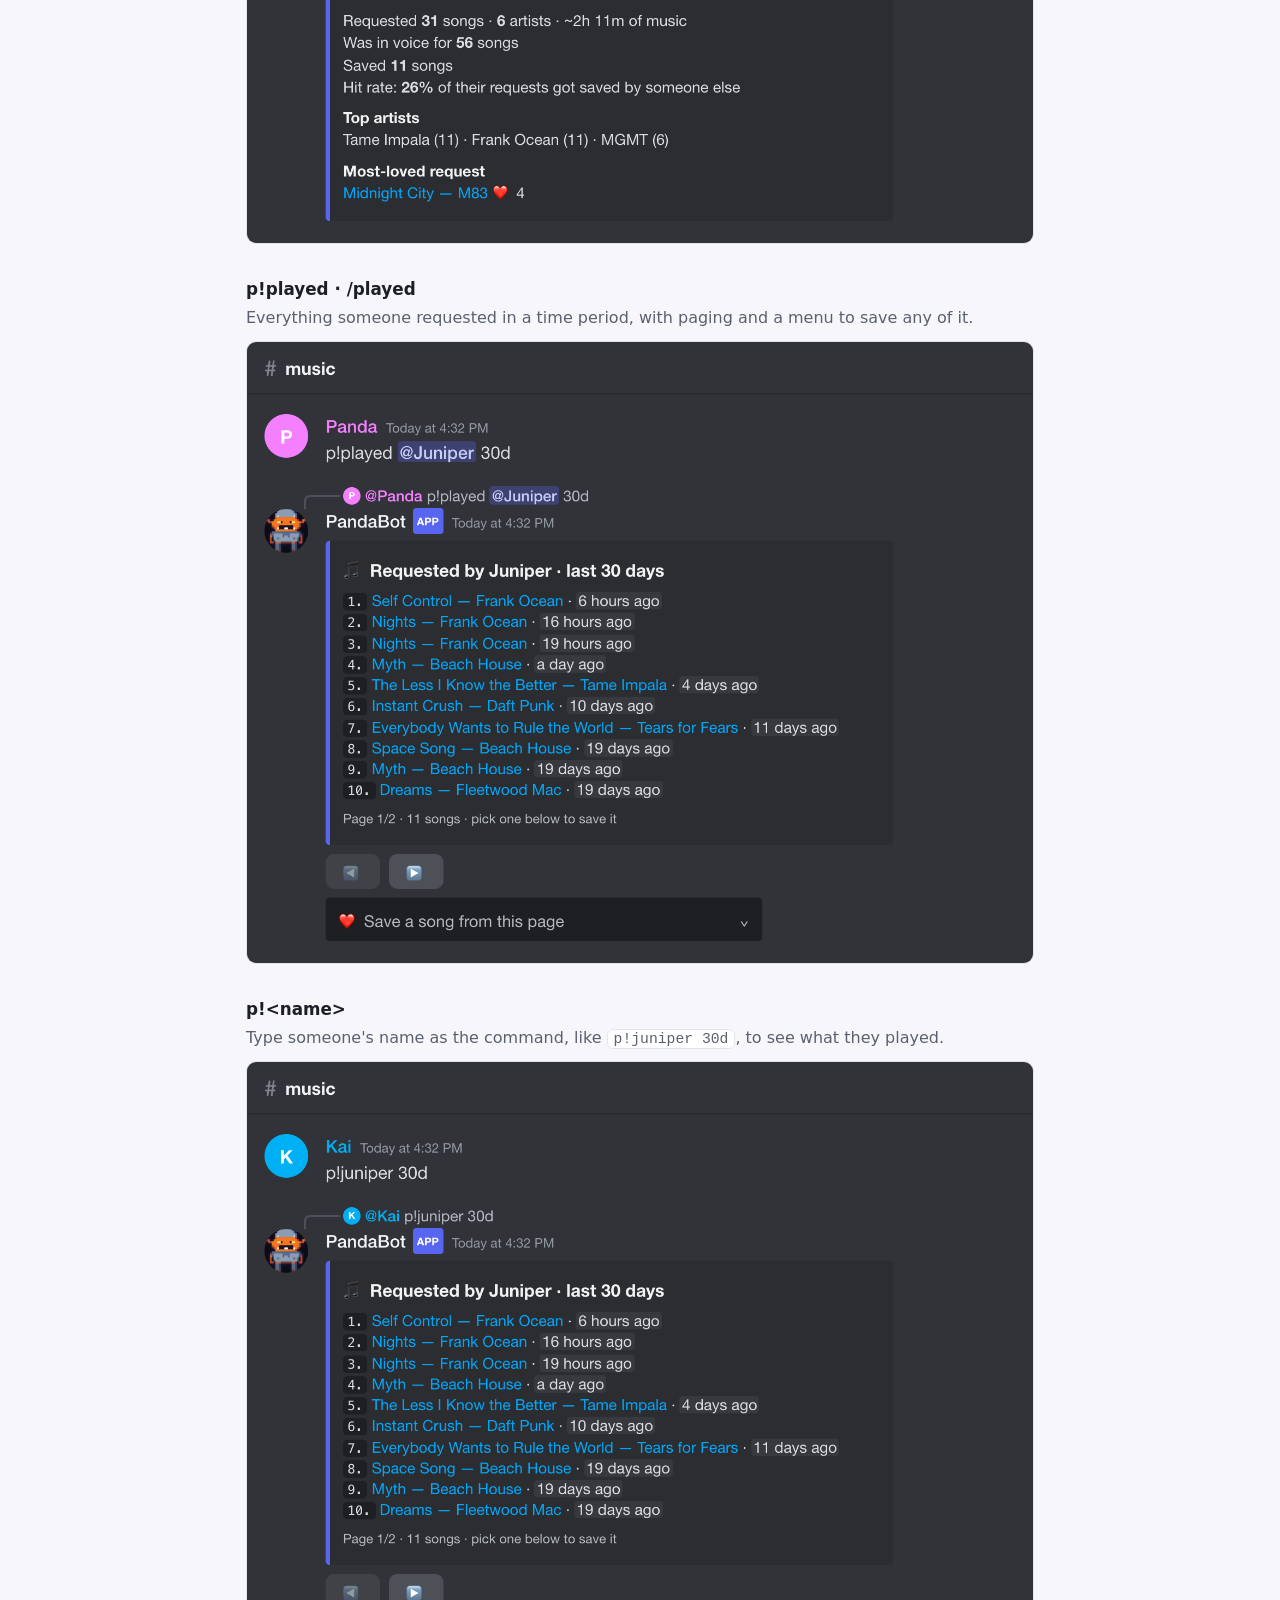
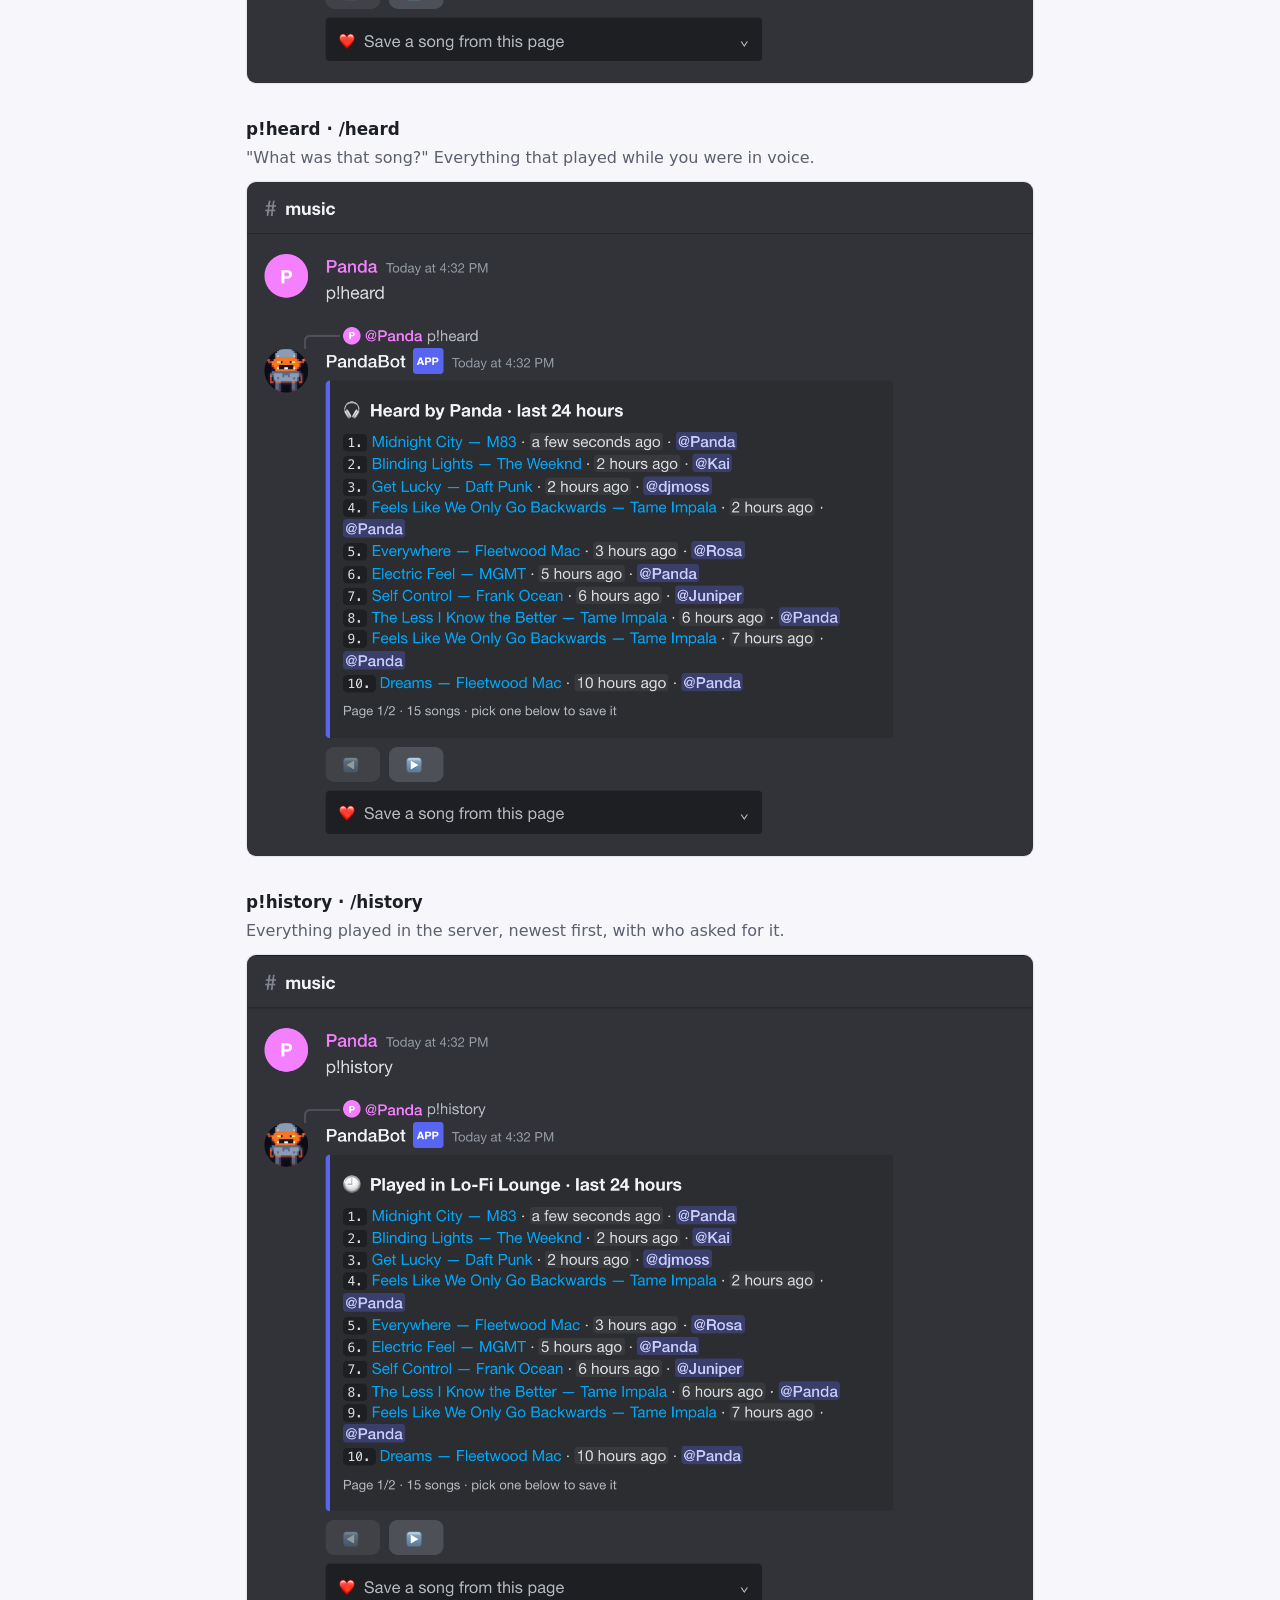
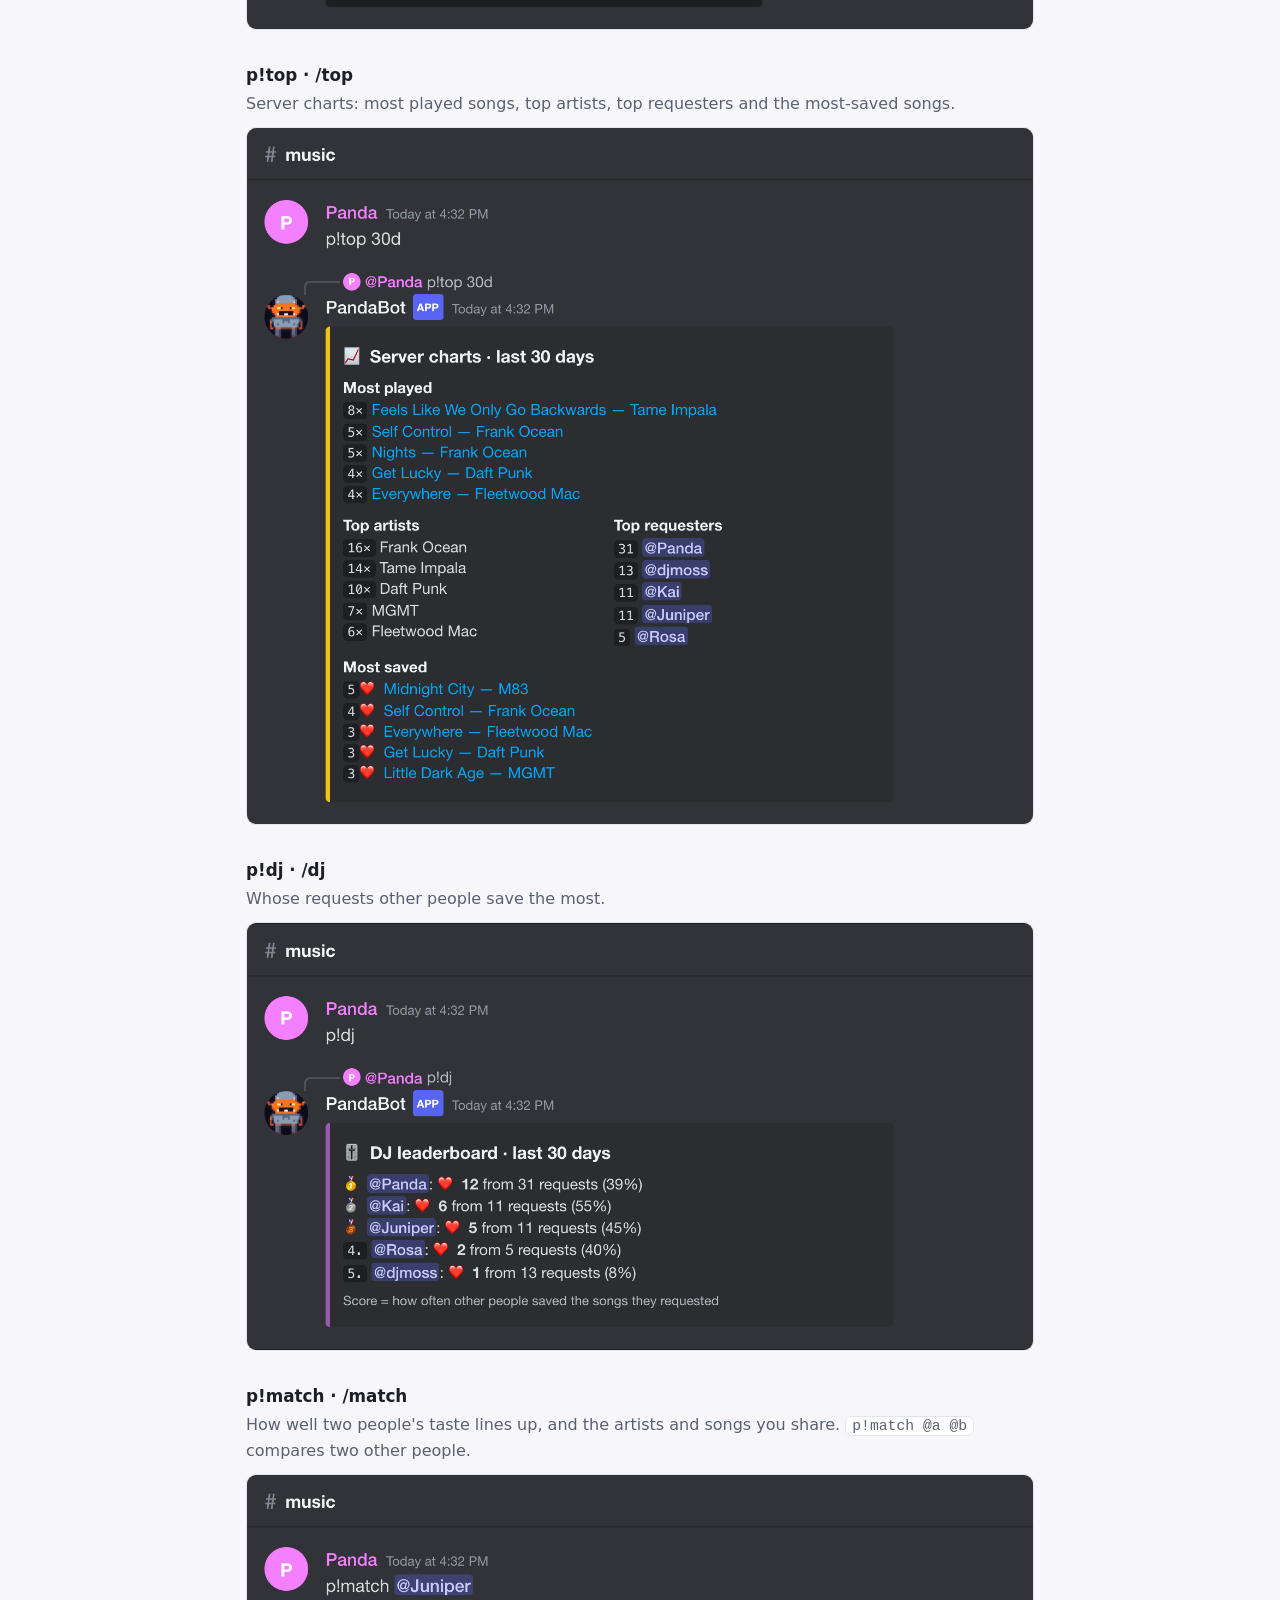
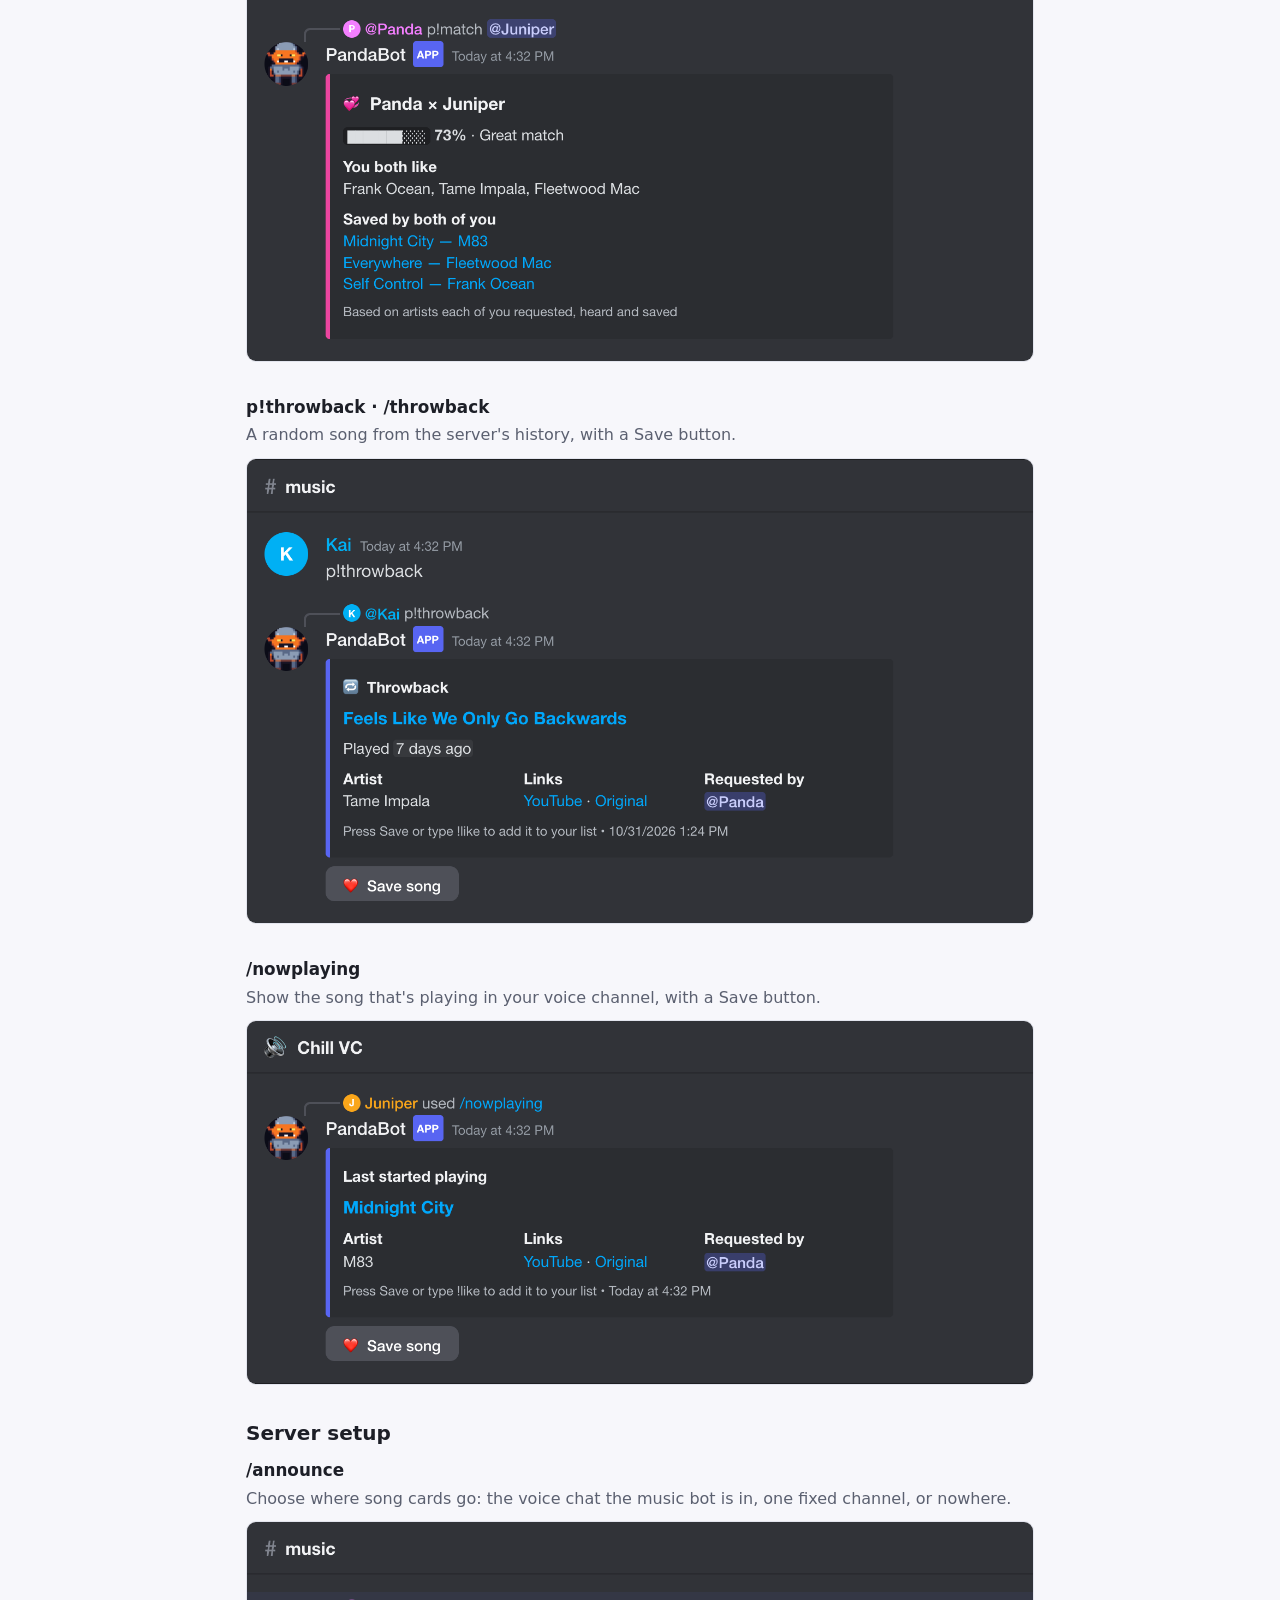
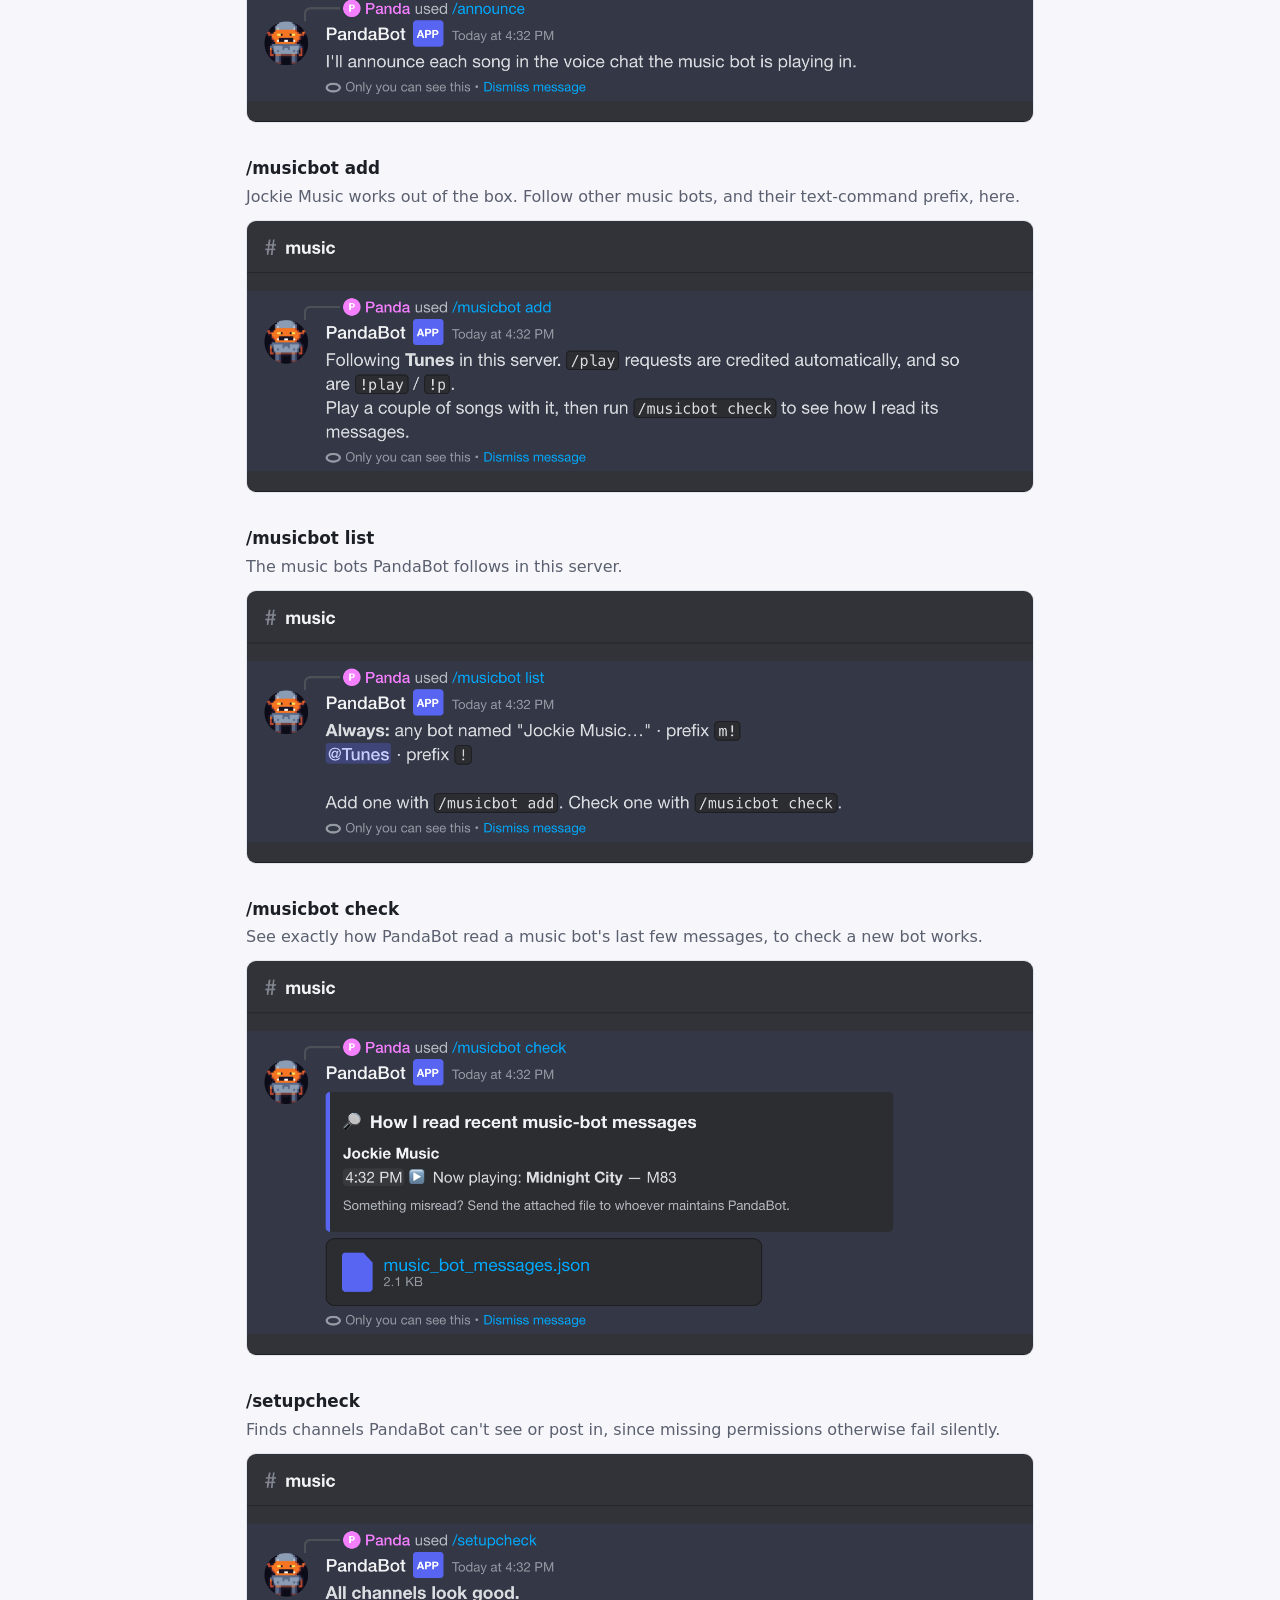
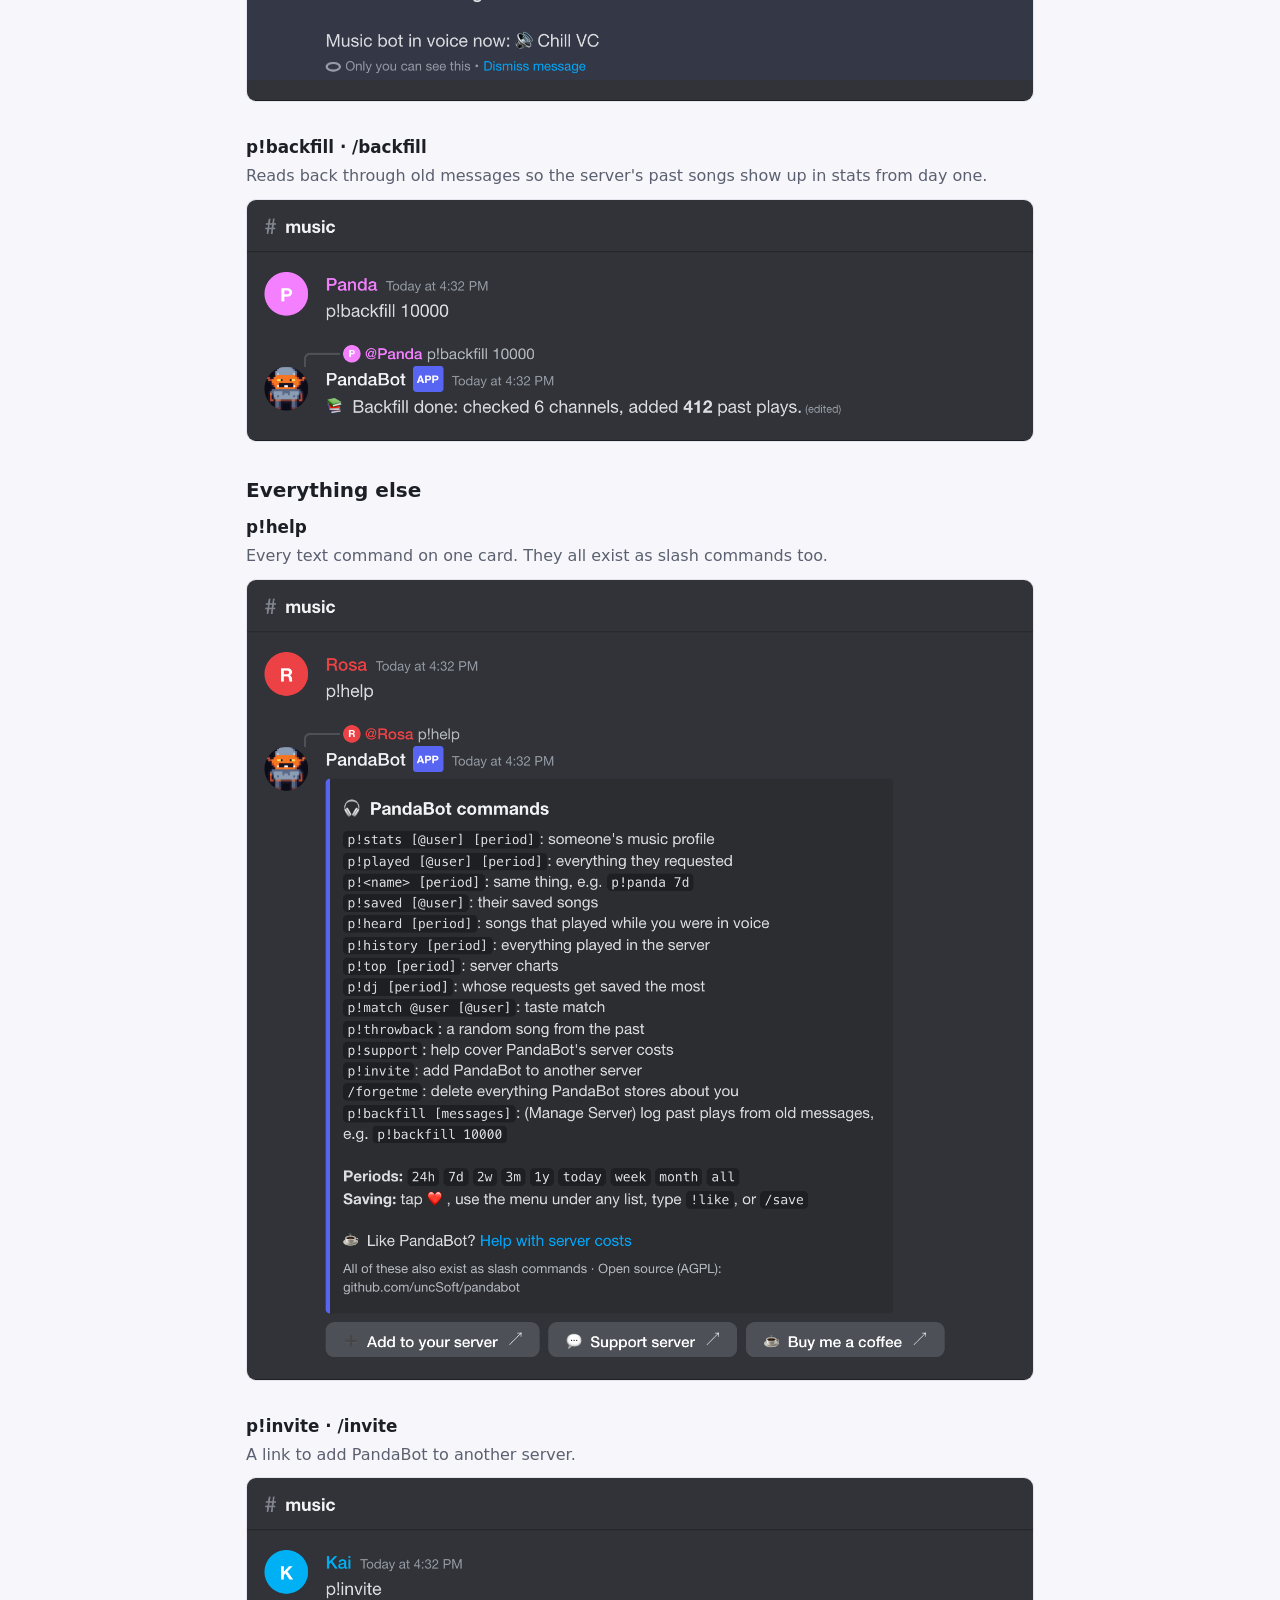
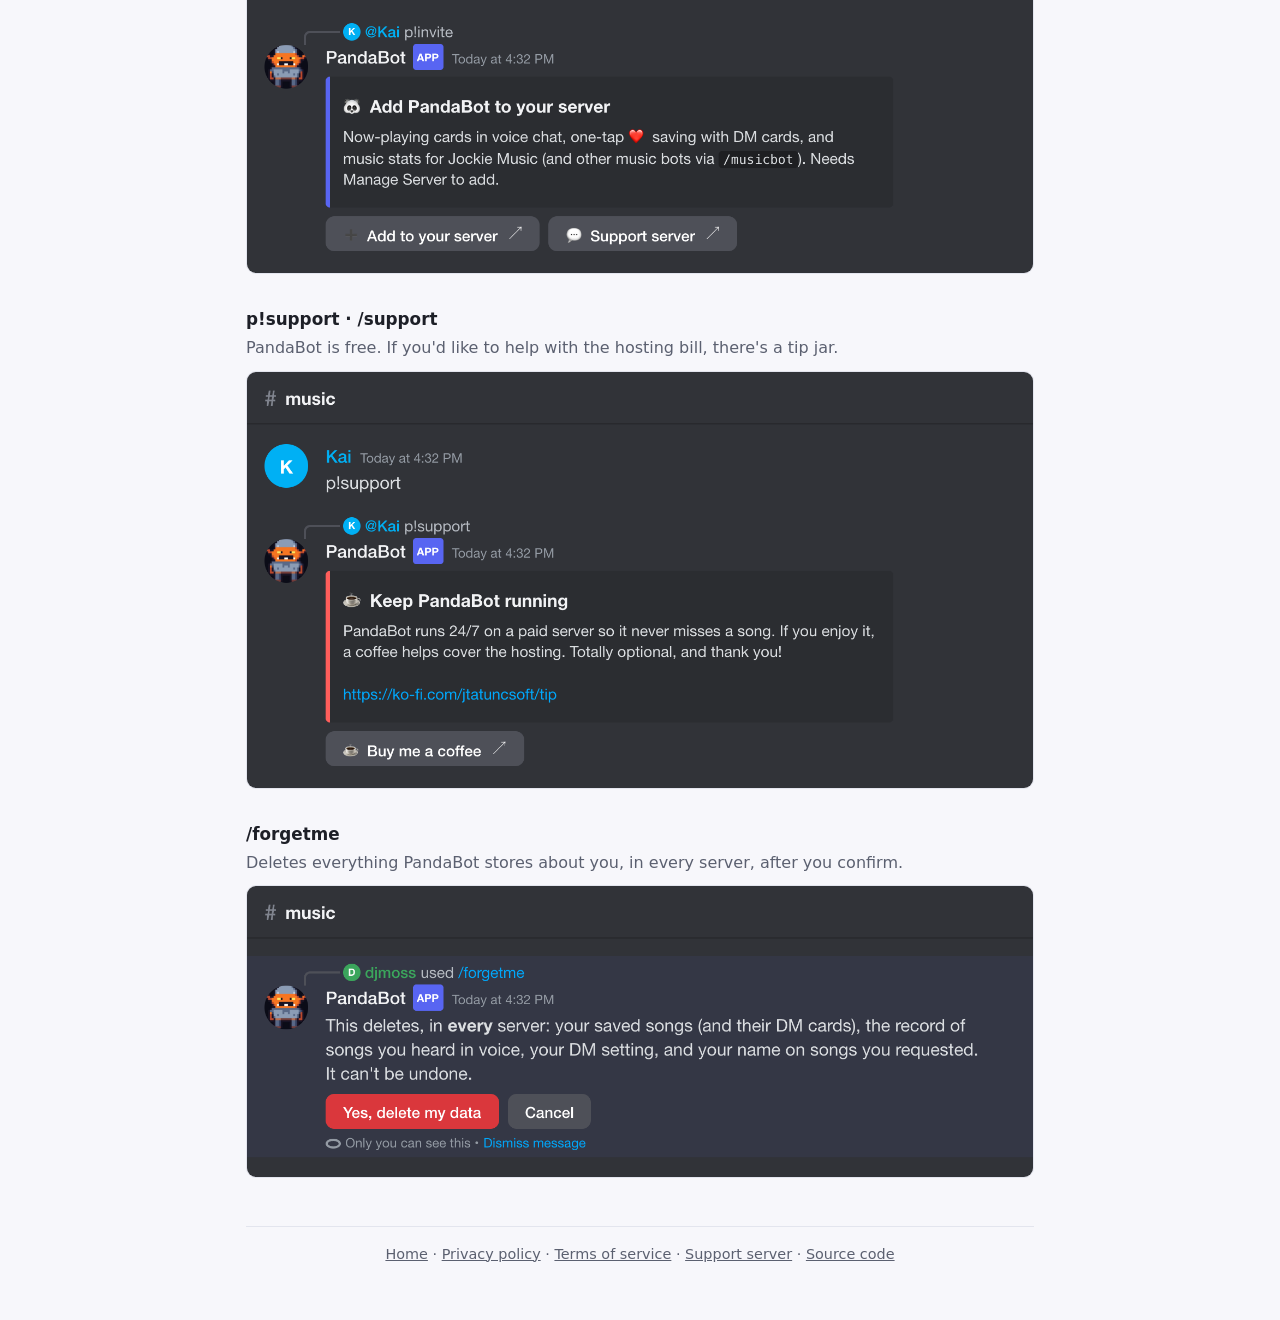
==== commit 8dfae3d4: "Lead with the p! text commands in screenshots and docs Most people use p! and !like, so the screensh" ====
--- a/site/commands.html
+++ b/site/commands.html
@@ -11,8 +11,9 @@
 <main class="wide">
   <p><a href="index.html">← PandaBot</a></p>
   <h1>Commands</h1>
-  <p class="lede">What every PandaBot command looks like in Discord. Text commands start with <code>p!</code>, and
-  every one of them is also a slash command. <code>p!help</code> lists them all in Discord.</p>
+  <p class="lede">What every PandaBot command looks like in Discord. Most people type the <code>p!</code> commands
+  (and <code>!like</code> to save); each one also works as a slash command, and a few settings are slash-only.
+  <code>p!help</code> lists them all in Discord.</p>
   <!-- Generated by tools/screenshots.py. Edit the descriptions there, then re-run it. -->
   <h2>Saving songs</h2>
   <div class="shots">
@@ -37,7 +38,7 @@
            alt="PandaBot in Discord: Your saved songs, in your DMs">
     </figure>
     <figure id="save">
-      <figcaption><h3>/save</h3><p>Save the song that's playing without leaving the chat.</p></figcaption>
+      <figcaption><h3>/save</h3><p>The slash-command version of <code>!like</code>: saves the song that's playing.</p></figcaption>
       <img src="img/commands/save.png" width="720" height="182" loading="lazy"
            alt="PandaBot in Discord: /save">
     </figure>
@@ -47,12 +48,12 @@
            alt="PandaBot in Discord: Apps → Save song">
     </figure>
     <figure id="likes">
-      <figcaption><h3>/likes</h3><p>Page through your saved songs (or someone else's), and save from their list straight into yours.</p></figcaption>
-      <img src="img/commands/likes.png" width="720" height="531" loading="lazy"
-           alt="PandaBot in Discord: /likes">
+      <figcaption><h3>p!saved  ·  /likes</h3><p>Page through your saved songs (or someone else's: <code>p!saved @name</code>), and save from their list straight into yours.</p></figcaption>
+      <img src="img/commands/likes.png" width="720" height="569" loading="lazy"
+           alt="PandaBot in Discord: p!saved  ·  /likes">
     </figure>
     <figure id="unlike">
-      <figcaption><h3>/unlike</h3><p>Remove a song by its number in <code>/likes</code>. Its DM card disappears too.</p></figcaption>
+      <figcaption><h3>/unlike</h3><p>Remove a song by its number in <code>p!saved</code>. Its DM card disappears too.</p></figcaption>
       <img src="img/commands/unlike.png" width="720" height="182" loading="lazy"
            alt="PandaBot in Discord: /unlike">
     </figure>
@@ -70,14 +71,14 @@
   <h2>Stats</h2>
   <div class="shots">
     <figure id="stats">
-      <figcaption><h3>/stats  ·  p!stats</h3><p>Someone's music profile: requests, top artists, how many saves, and how often other people save the songs they pick.</p></figcaption>
-      <img src="img/commands/stats.png" width="720" height="376" loading="lazy"
-           alt="PandaBot in Discord: /stats  ·  p!stats">
+      <figcaption><h3>p!stats  ·  /stats</h3><p>Someone's music profile: requests, top artists, how many saves, and how often other people save the songs they pick. Add <code>@name</code> or a period like <code>7d</code>.</p></figcaption>
+      <img src="img/commands/stats.png" width="720" height="442" loading="lazy"
+           alt="PandaBot in Discord: p!stats  ·  /stats">
     </figure>
     <figure id="played">
-      <figcaption><h3>/played  ·  p!played</h3><p>Everything someone requested in a time period, with paging and a menu to save any of it.</p></figcaption>
-      <img src="img/commands/played.png" width="720" height="503" loading="lazy"
-           alt="PandaBot in Discord: /played  ·  p!played">
+      <figcaption><h3>p!played  ·  /played</h3><p>Everything someone requested in a time period, with paging and a menu to save any of it.</p></figcaption>
+      <img src="img/commands/played.png" width="720" height="569" loading="lazy"
+           alt="PandaBot in Discord: p!played  ·  /played">
     </figure>
     <figure id="name-shortcut">
       <figcaption><h3>p!&lt;name&gt;</h3><p>Type someone's name as the command, like <code>p!juniper 30d</code>, to see what they played.</p></figcaption>
@@ -85,34 +86,34 @@
            alt="PandaBot in Discord: p!&lt;name&gt;">
     </figure>
     <figure id="heard">
-      <figcaption><h3>/heard</h3><p>"What was that song?" Everything that played while you were in voice.</p></figcaption>
-      <img src="img/commands/heard.png" width="720" height="580" loading="lazy"
-           alt="PandaBot in Discord: /heard">
+      <figcaption><h3>p!heard  ·  /heard</h3><p>"What was that song?" Everything that played while you were in voice.</p></figcaption>
+      <img src="img/commands/heard.png" width="720" height="618" loading="lazy"
+           alt="PandaBot in Discord: p!heard  ·  /heard">
     </figure>
     <figure id="history">
-      <figcaption><h3>/history</h3><p>Everything played in the server, newest first, with who asked for it.</p></figcaption>
-      <img src="img/commands/history.png" width="720" height="580" loading="lazy"
-           alt="PandaBot in Discord: /history">
+      <figcaption><h3>p!history  ·  /history</h3><p>Everything played in the server, newest first, with who asked for it.</p></figcaption>
+      <img src="img/commands/history.png" width="720" height="618" loading="lazy"
+           alt="PandaBot in Discord: p!history  ·  /history">
     </figure>
     <figure id="top">
-      <figcaption><h3>/top  ·  p!top</h3><p>Server charts: most played songs, top artists, top requesters and the most-saved songs.</p></figcaption>
-      <img src="img/commands/top.png" width="720" height="572" loading="lazy"
-           alt="PandaBot in Discord: /top  ·  p!top">
+      <figcaption><h3>p!top  ·  /top</h3><p>Server charts: most played songs, top artists, top requesters and the most-saved songs.</p></figcaption>
+      <img src="img/commands/top.png" width="720" height="638" loading="lazy"
+           alt="PandaBot in Discord: p!top  ·  /top">
     </figure>
     <figure id="dj">
-      <figcaption><h3>/dj  ·  p!dj</h3><p>Whose requests other people save the most.</p></figcaption>
-      <img src="img/commands/dj.png" width="720" height="324" loading="lazy"
-           alt="PandaBot in Discord: /dj  ·  p!dj">
+      <figcaption><h3>p!dj  ·  /dj</h3><p>Whose requests other people save the most.</p></figcaption>
+      <img src="img/commands/dj.png" width="720" height="390" loading="lazy"
+           alt="PandaBot in Discord: p!dj  ·  /dj">
     </figure>
     <figure id="match">
-      <figcaption><h3>/match  ·  p!match</h3><p>How well two people's taste lines up, and the artists and songs you share.</p></figcaption>
-      <img src="img/commands/match.png" width="720" height="378" loading="lazy"
-           alt="PandaBot in Discord: /match  ·  p!match">
+      <figcaption><h3>p!match  ·  /match</h3><p>How well two people's taste lines up, and the artists and songs you share. <code>p!match @a @b</code> compares two other people.</p></figcaption>
+      <img src="img/commands/match.png" width="720" height="444" loading="lazy"
+           alt="PandaBot in Discord: p!match  ·  /match">
     </figure>
     <figure id="throwback">
-      <figcaption><h3>/throwback</h3><p>A random song from the server's history, with a Save button.</p></figcaption>
-      <img src="img/commands/throwback.png" width="720" height="358" loading="lazy"
-           alt="PandaBot in Discord: /throwback">
+      <figcaption><h3>p!throwback  ·  /throwback</h3><p>A random song from the server's history, with a Save button.</p></figcaption>
+      <img src="img/commands/throwback.png" width="720" height="424" loading="lazy"
+           alt="PandaBot in Discord: p!throwback  ·  /throwback">
     </figure>
     <figure id="nowplaying">
       <figcaption><h3>/nowplaying</h3><p>Show the song that's playing in your voice channel, with a Save button.</p></figcaption>
@@ -148,9 +149,9 @@
            alt="PandaBot in Discord: /setupcheck">
     </figure>
     <figure id="backfill">
-      <figcaption><h3>/backfill  ·  p!backfill</h3><p>Reads back through old messages so the server's past songs show up in stats from day one.</p></figcaption>
-      <img src="img/commands/backfill.png" width="720" height="249" loading="lazy"
-           alt="PandaBot in Discord: /backfill  ·  p!backfill">
+      <figcaption><h3>p!backfill  ·  /backfill</h3><p>Reads back through old messages so the server's past songs show up in stats from day one.</p></figcaption>
+      <img src="img/commands/backfill.png" width="720" height="220" loading="lazy"
+           alt="PandaBot in Discord: p!backfill  ·  /backfill">
     </figure>
   </div>
   <h2>Everything else</h2>
@@ -161,14 +162,14 @@
            alt="PandaBot in Discord: p!help">
     </figure>
     <figure id="invite">
-      <figcaption><h3>/invite</h3><p>A link to add PandaBot to another server.</p></figcaption>
-      <img src="img/commands/invite.png" width="720" height="296" loading="lazy"
-           alt="PandaBot in Discord: /invite">
+      <figcaption><h3>p!invite  ·  /invite</h3><p>A link to add PandaBot to another server.</p></figcaption>
+      <img src="img/commands/invite.png" width="720" height="362" loading="lazy"
+           alt="PandaBot in Discord: p!invite  ·  /invite">
     </figure>
     <figure id="support">
-      <figcaption><h3>/support</h3><p>PandaBot is free. If you'd like to help with the hosting bill, there's a tip jar.</p></figcaption>
-      <img src="img/commands/support.png" width="720" height="315" loading="lazy"
-           alt="PandaBot in Discord: /support">
+      <figcaption><h3>p!support  ·  /support</h3><p>PandaBot is free. If you'd like to help with the hosting bill, there's a tip jar.</p></figcaption>
+      <img src="img/commands/support.png" width="720" height="381" loading="lazy"
+           alt="PandaBot in Discord: p!support  ·  /support">
     </figure>
     <figure id="forgetme">
       <figcaption><h3>/forgetme</h3><p>Deletes everything PandaBot stores about you, in every server, after you confirm.</p></figcaption>
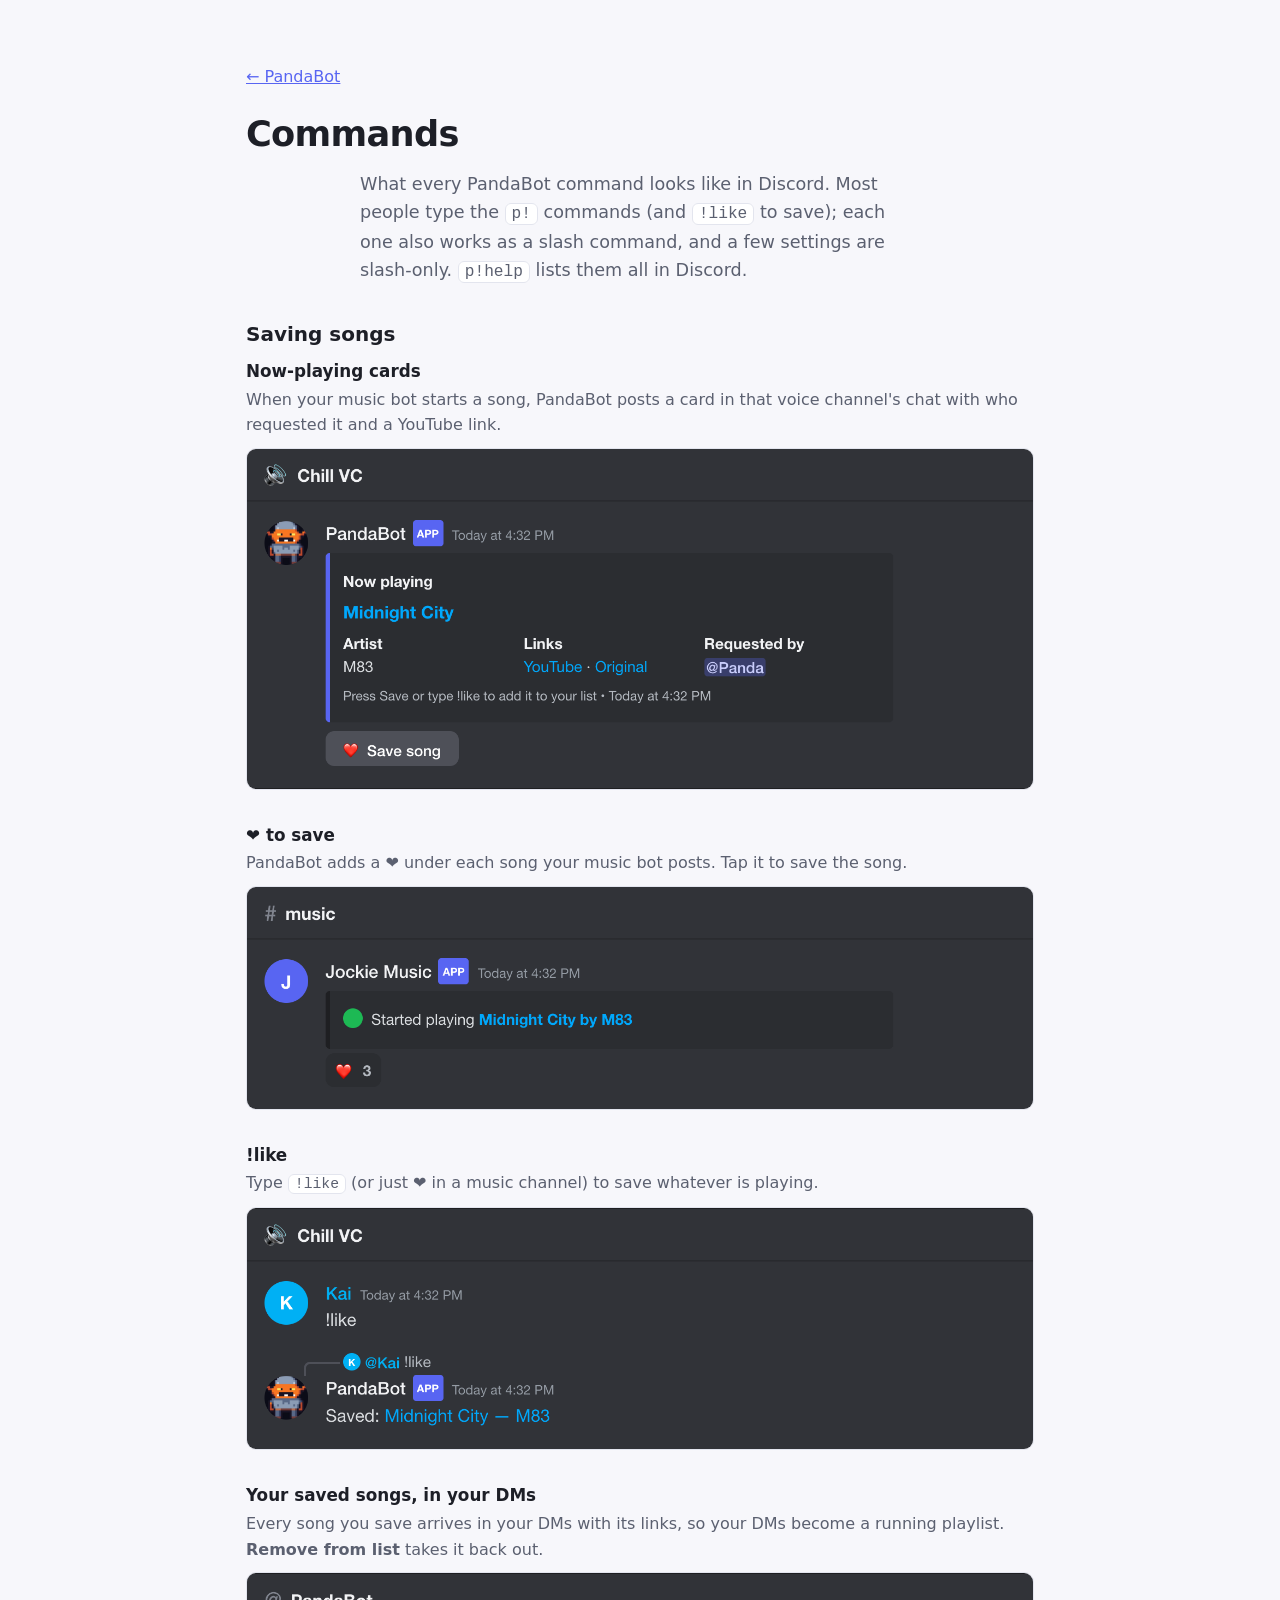
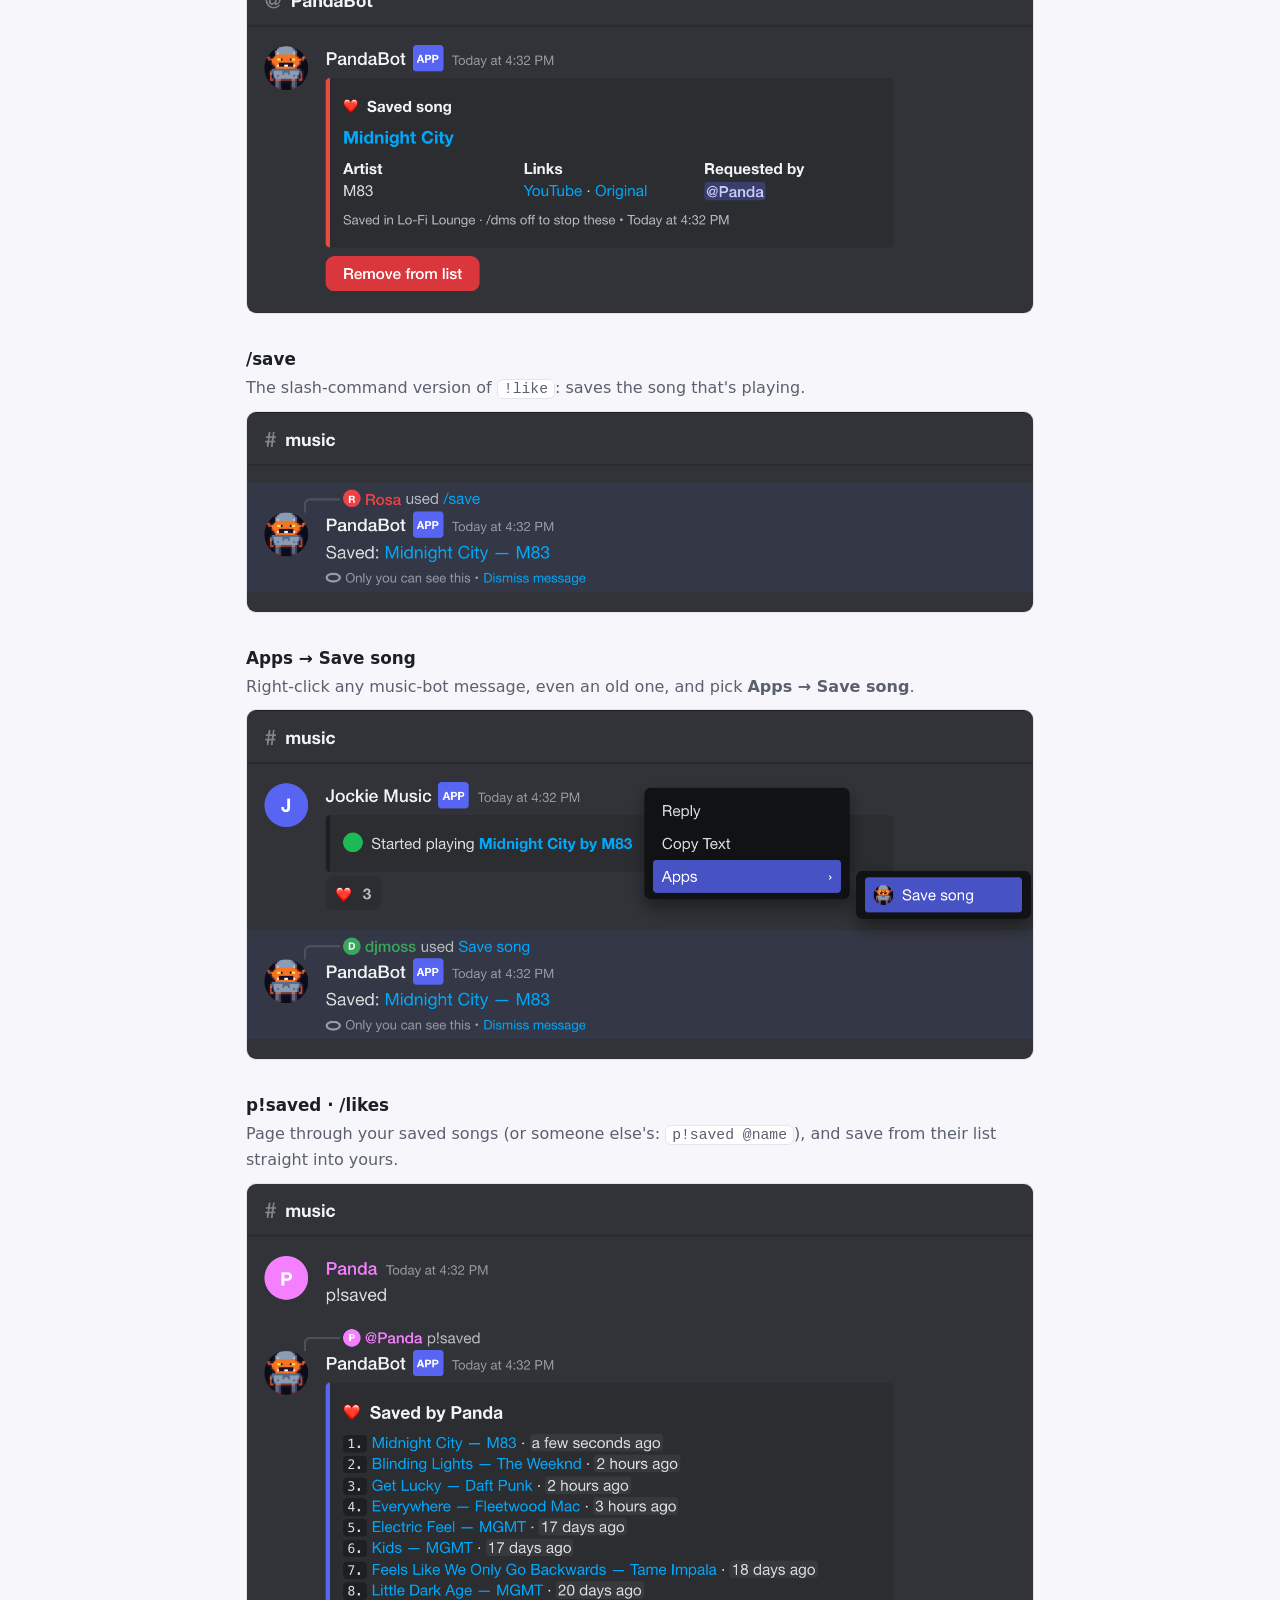
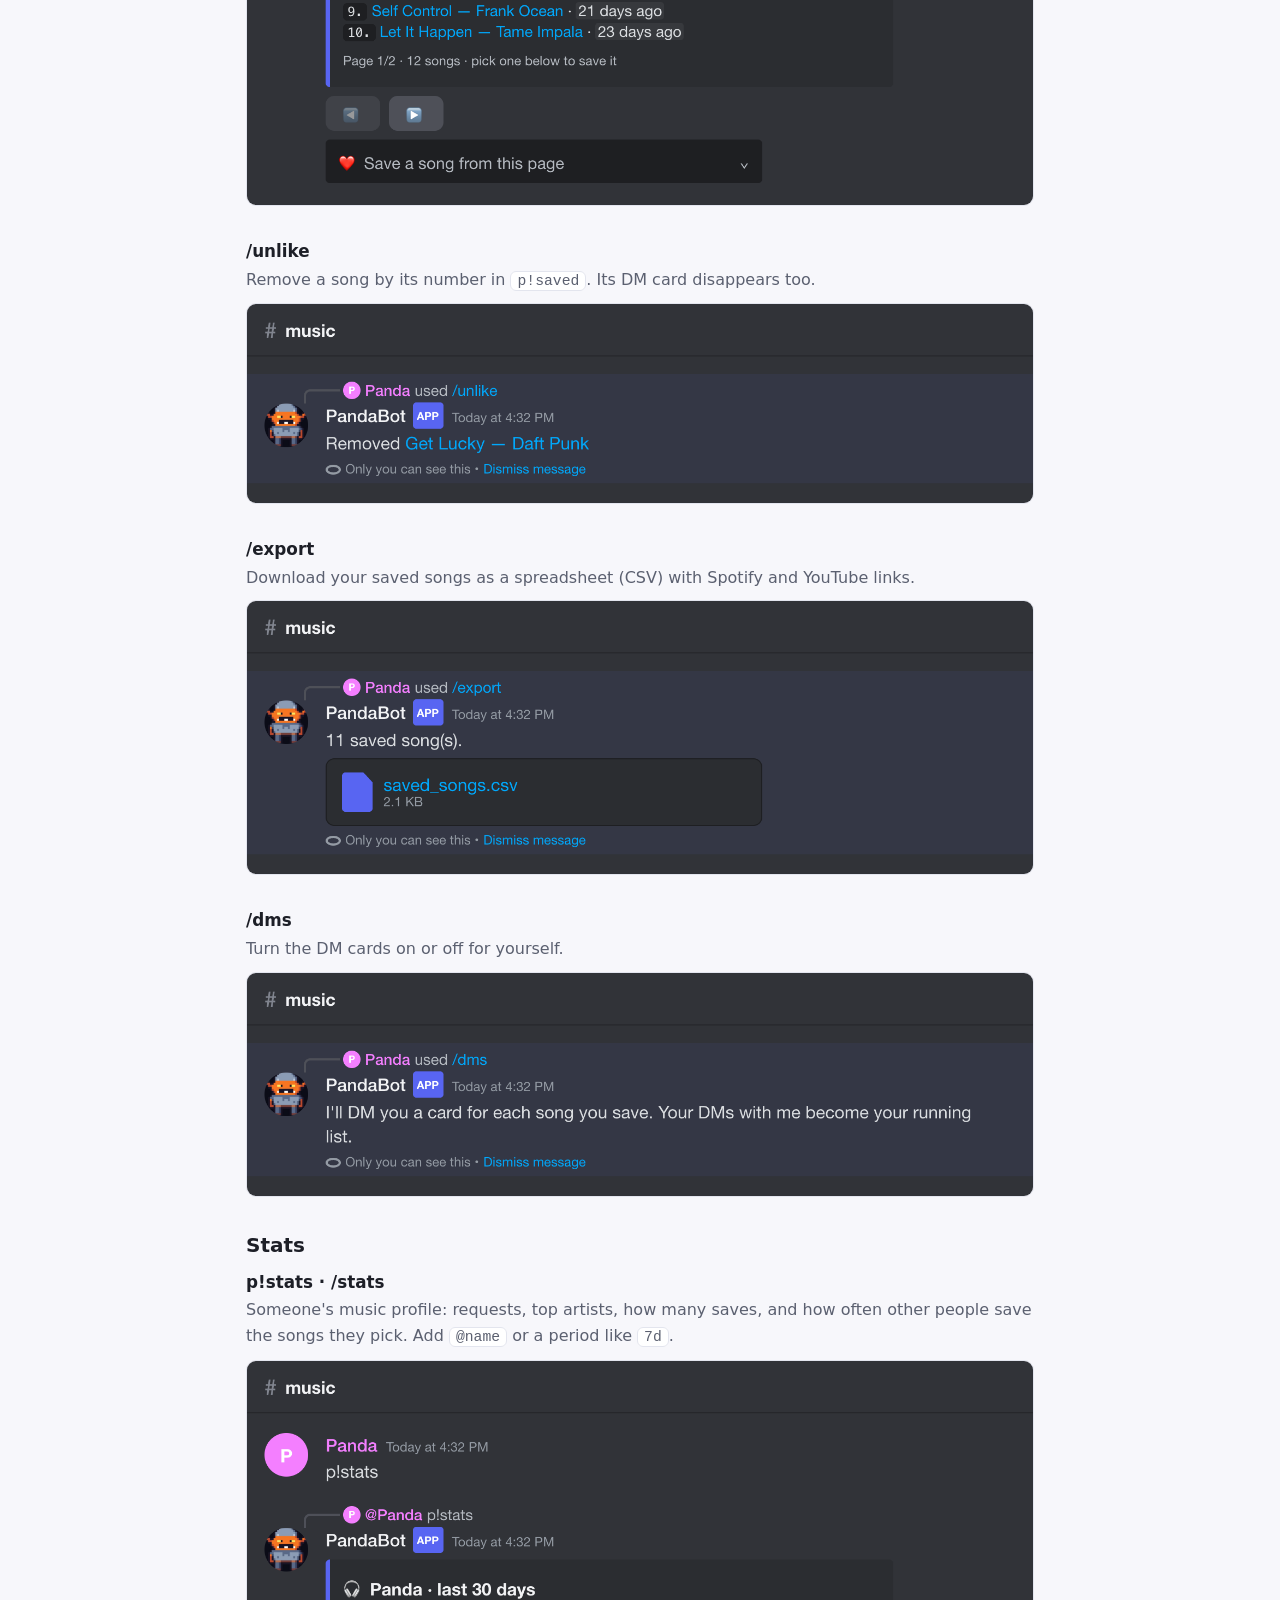
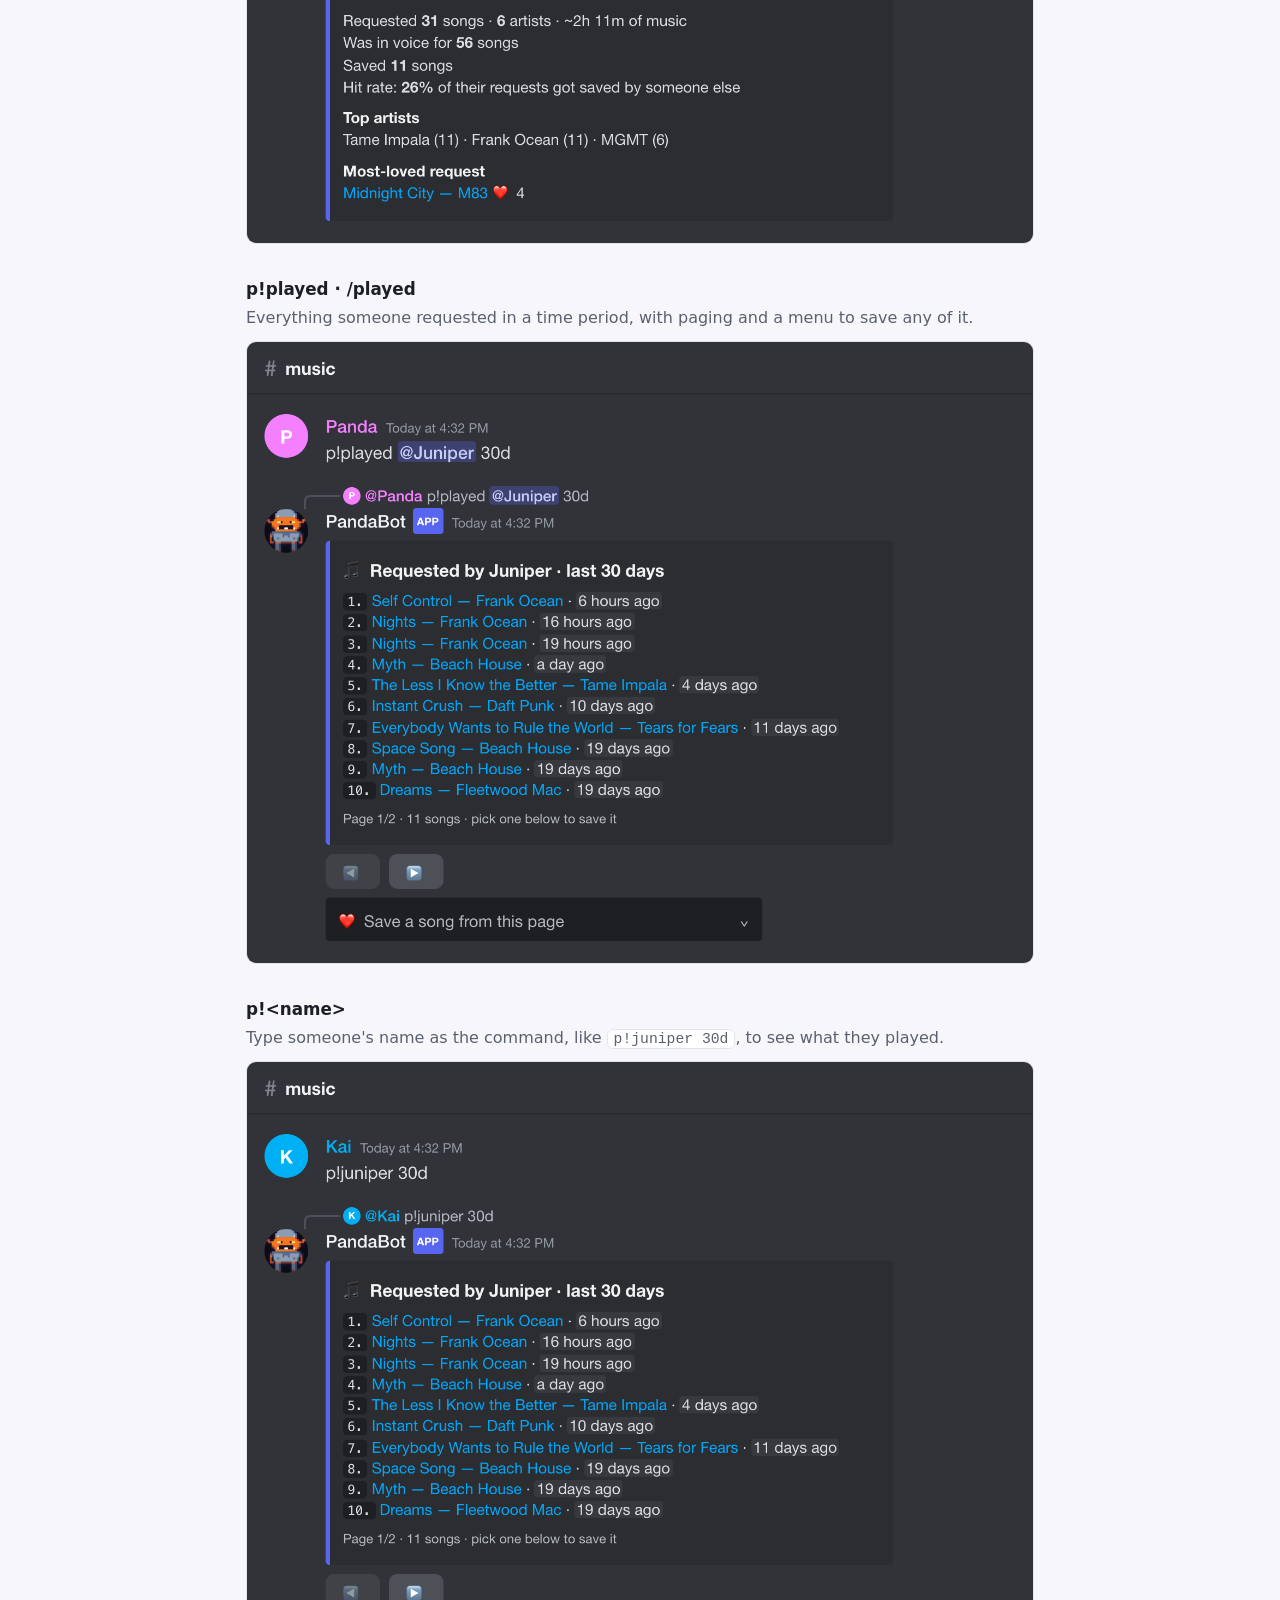
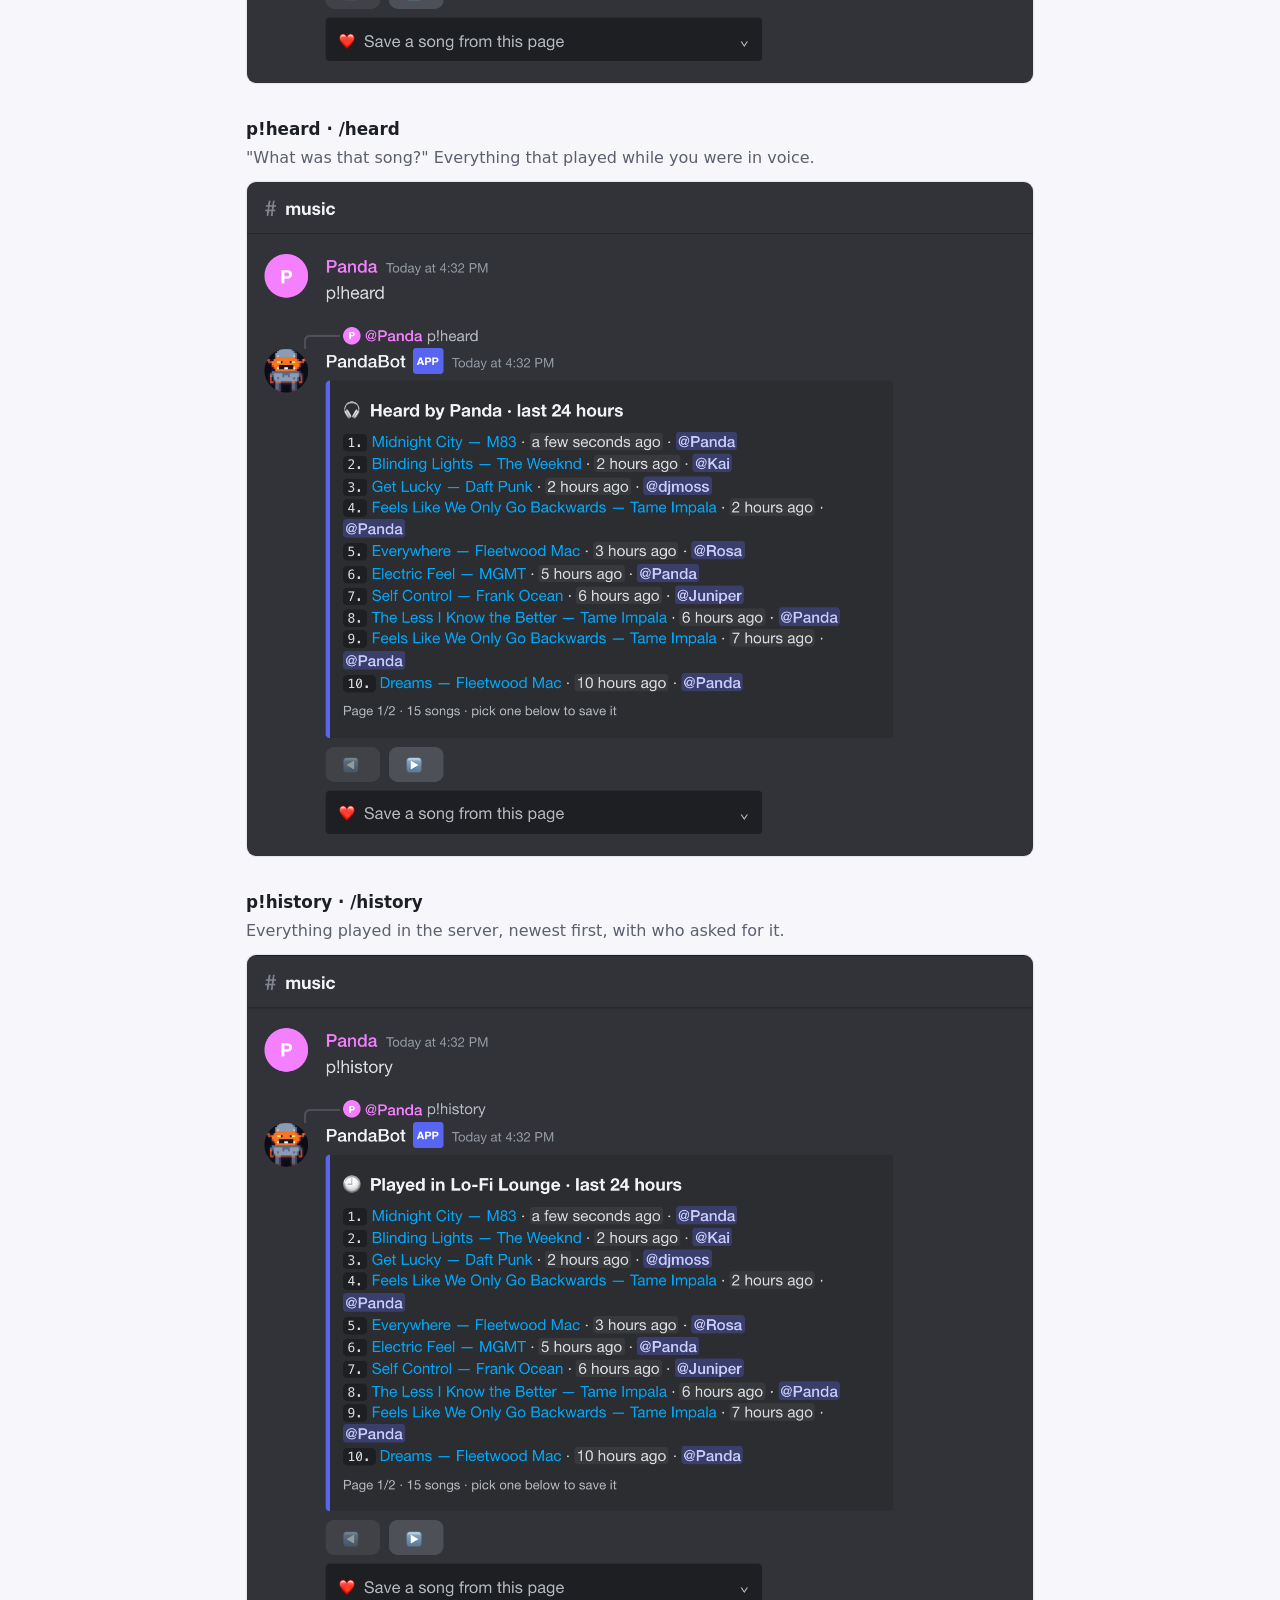
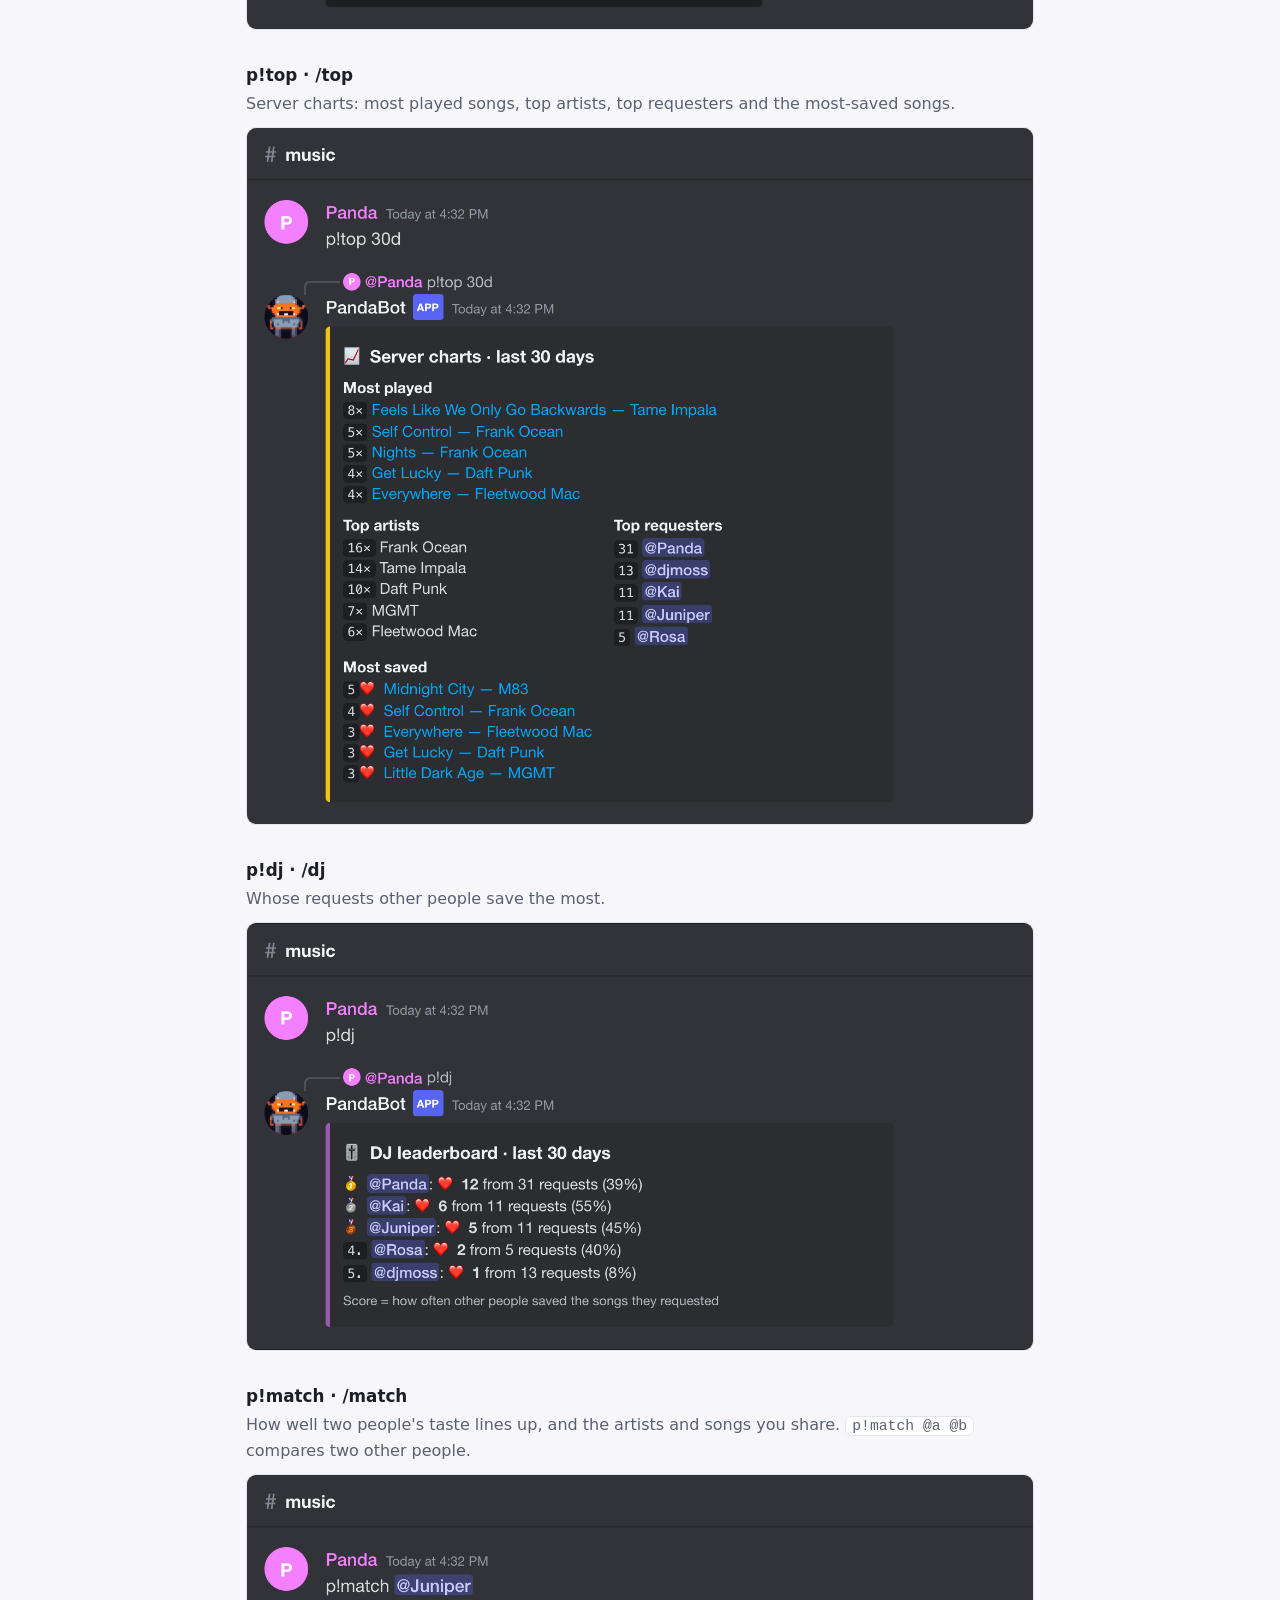
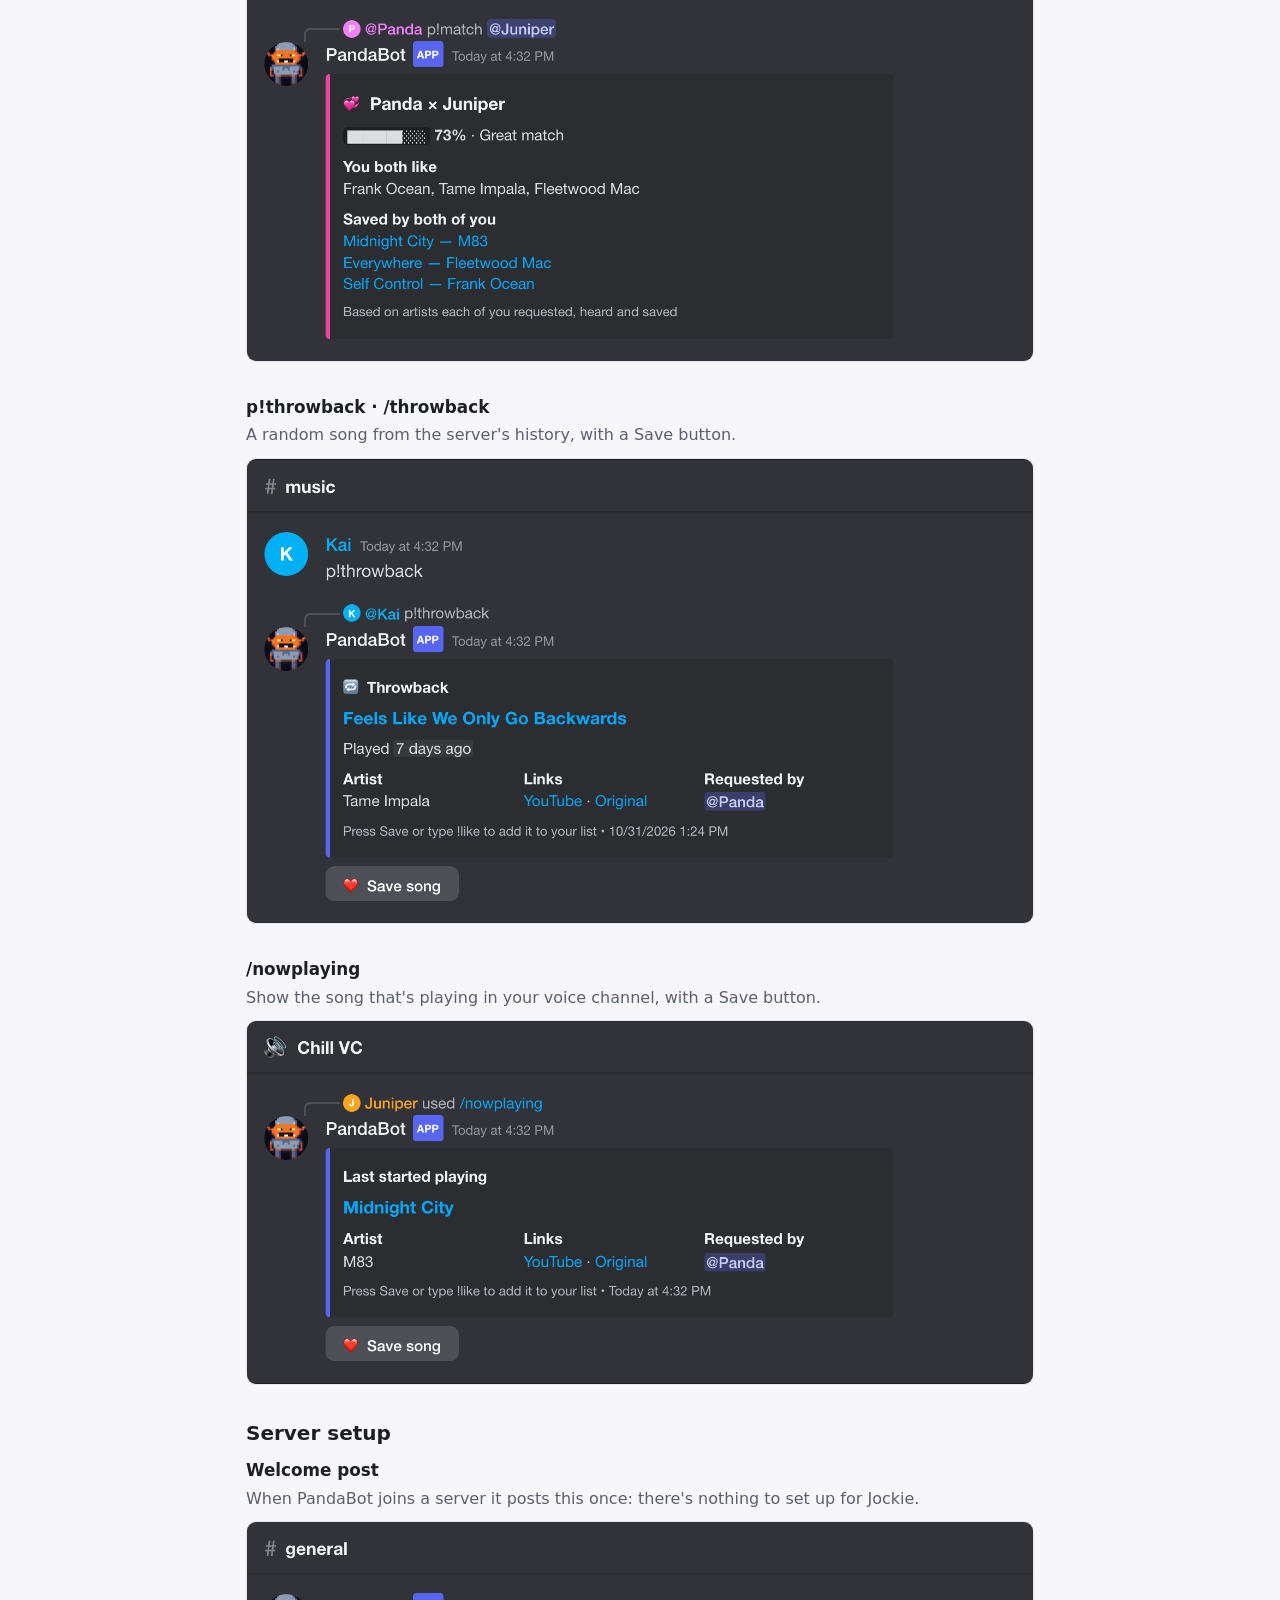
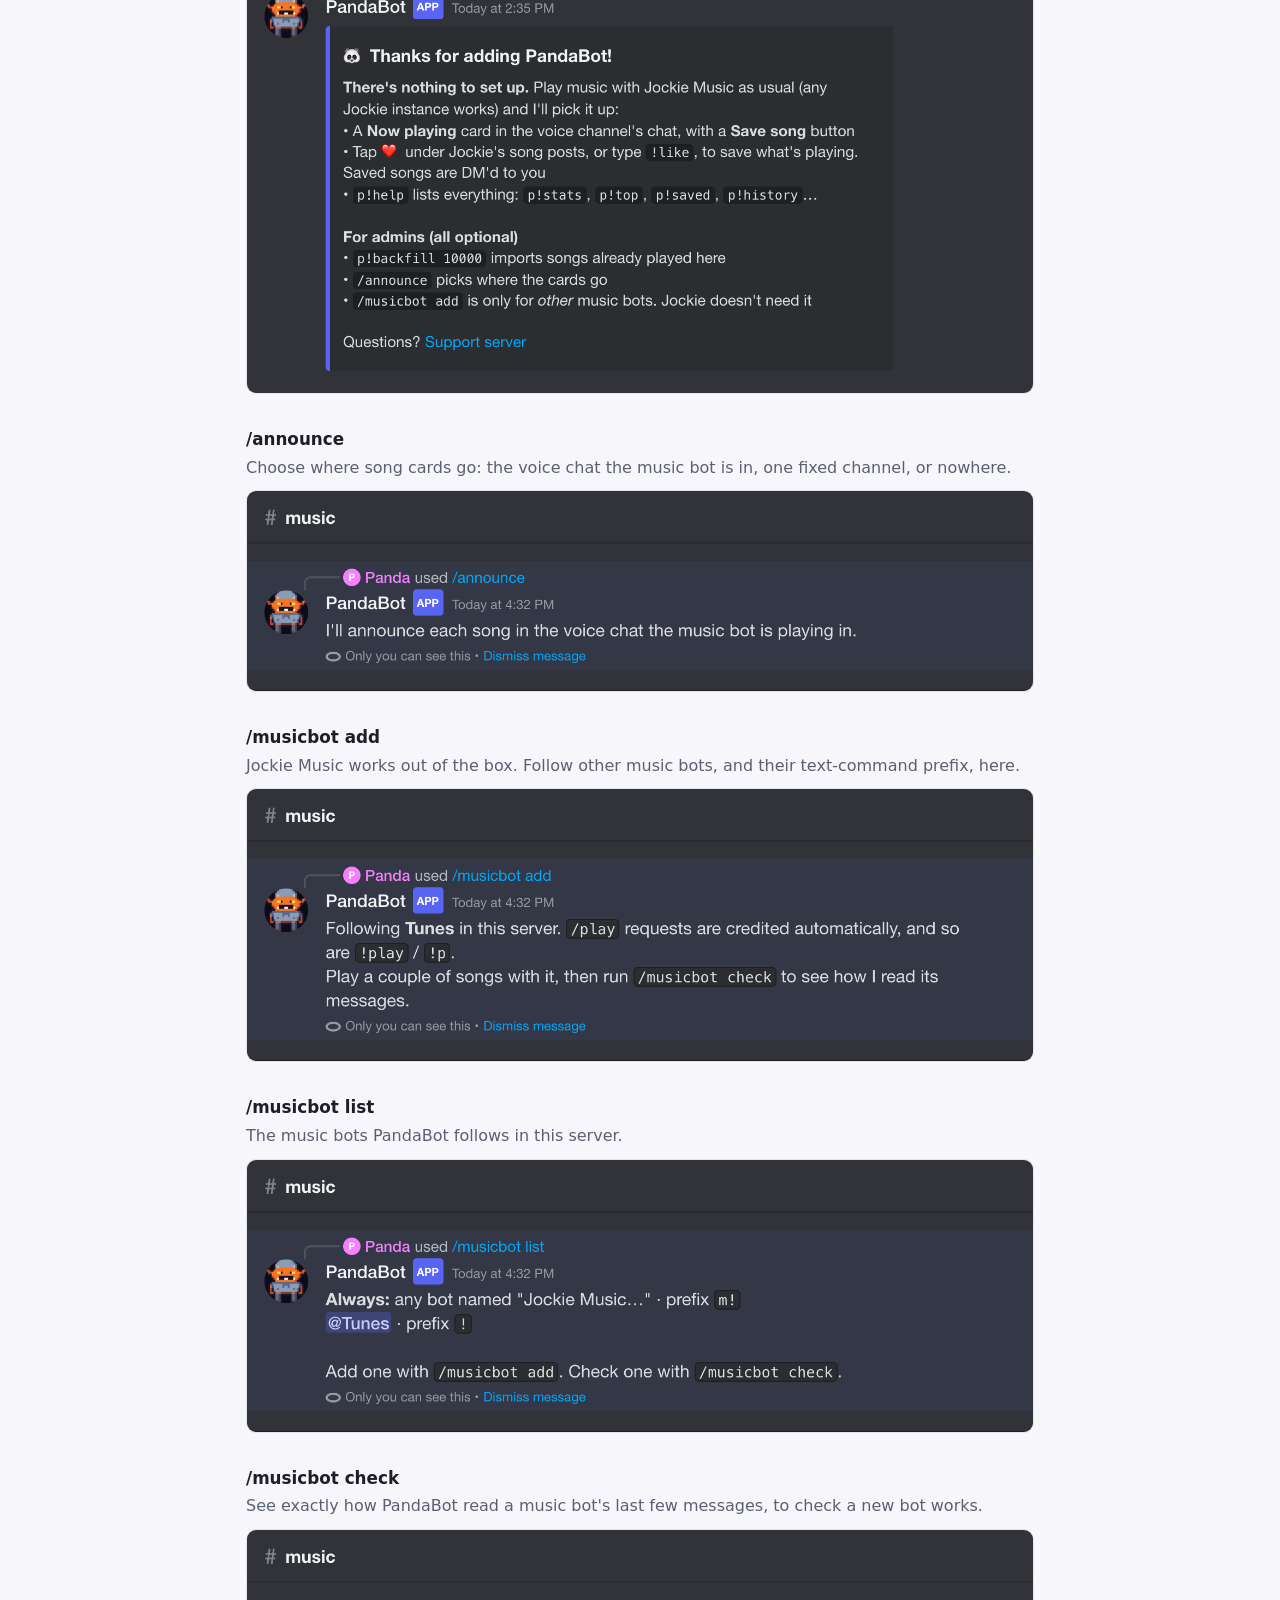
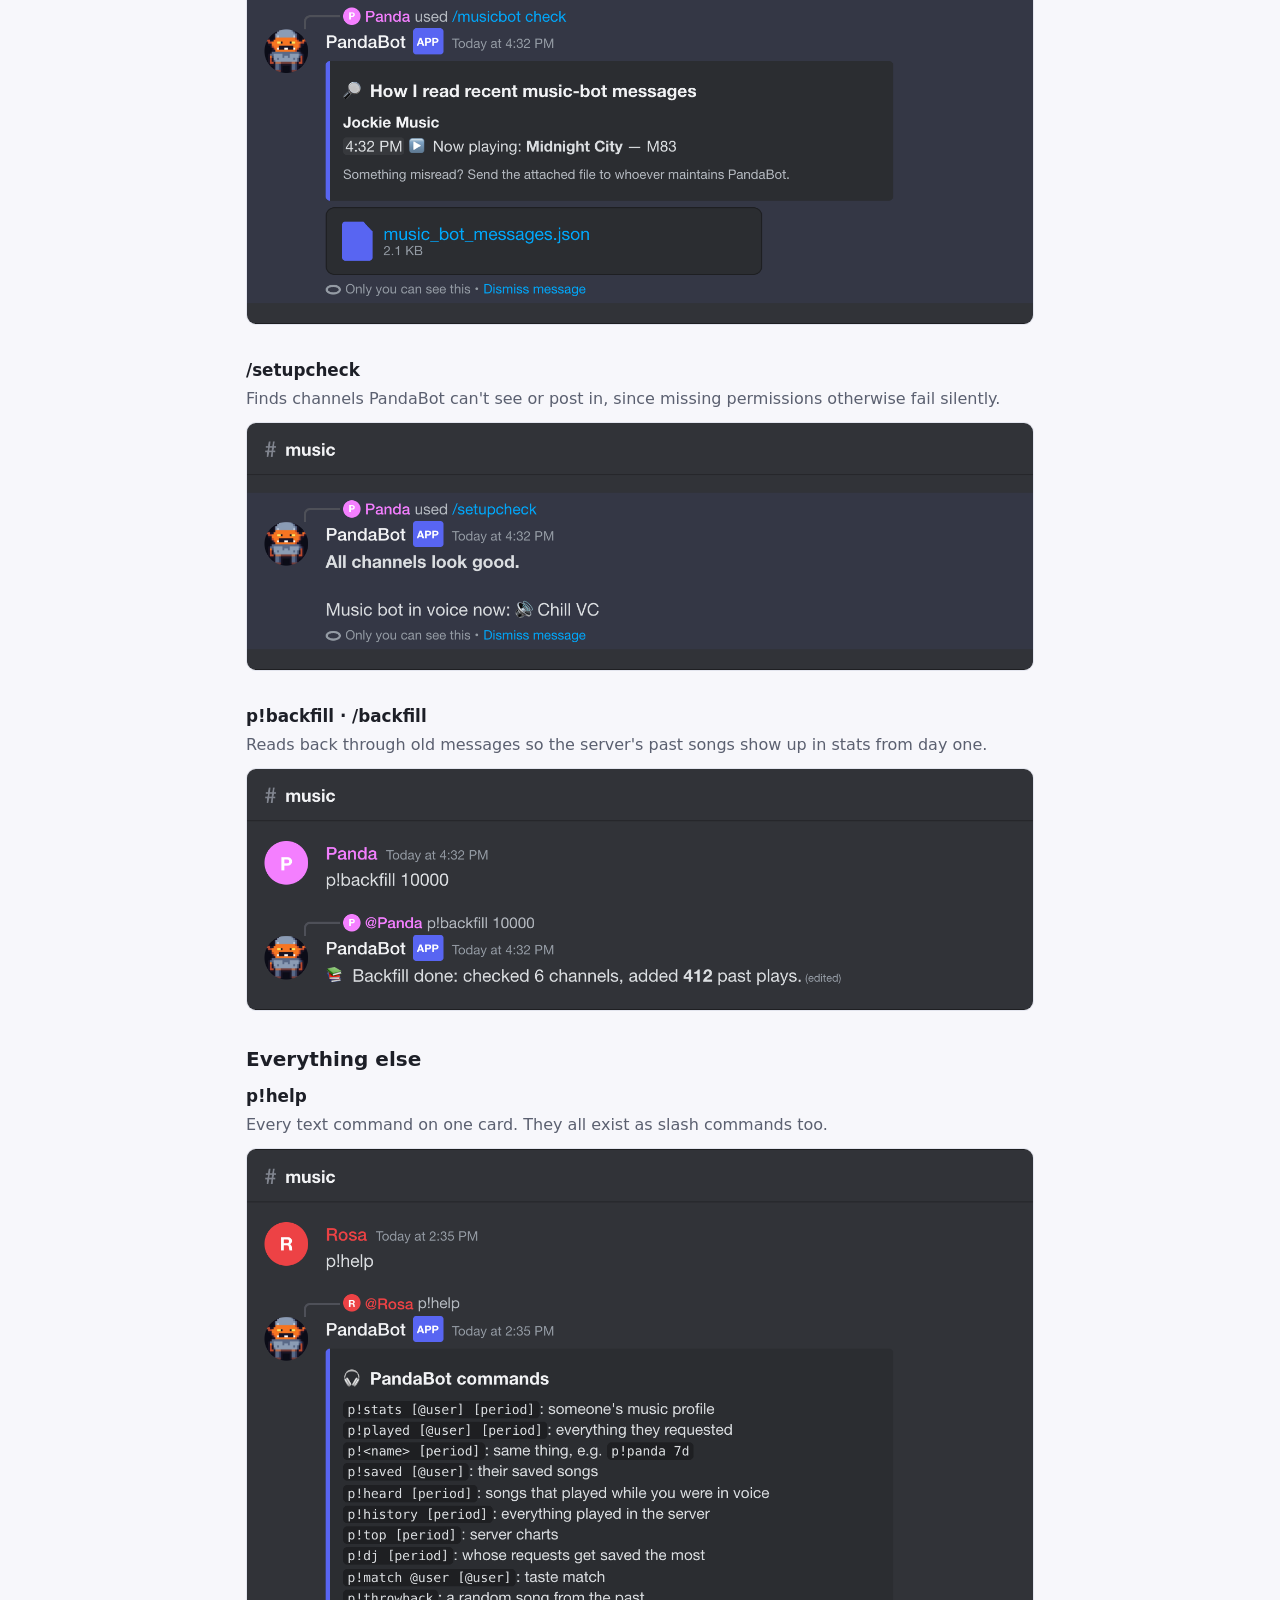
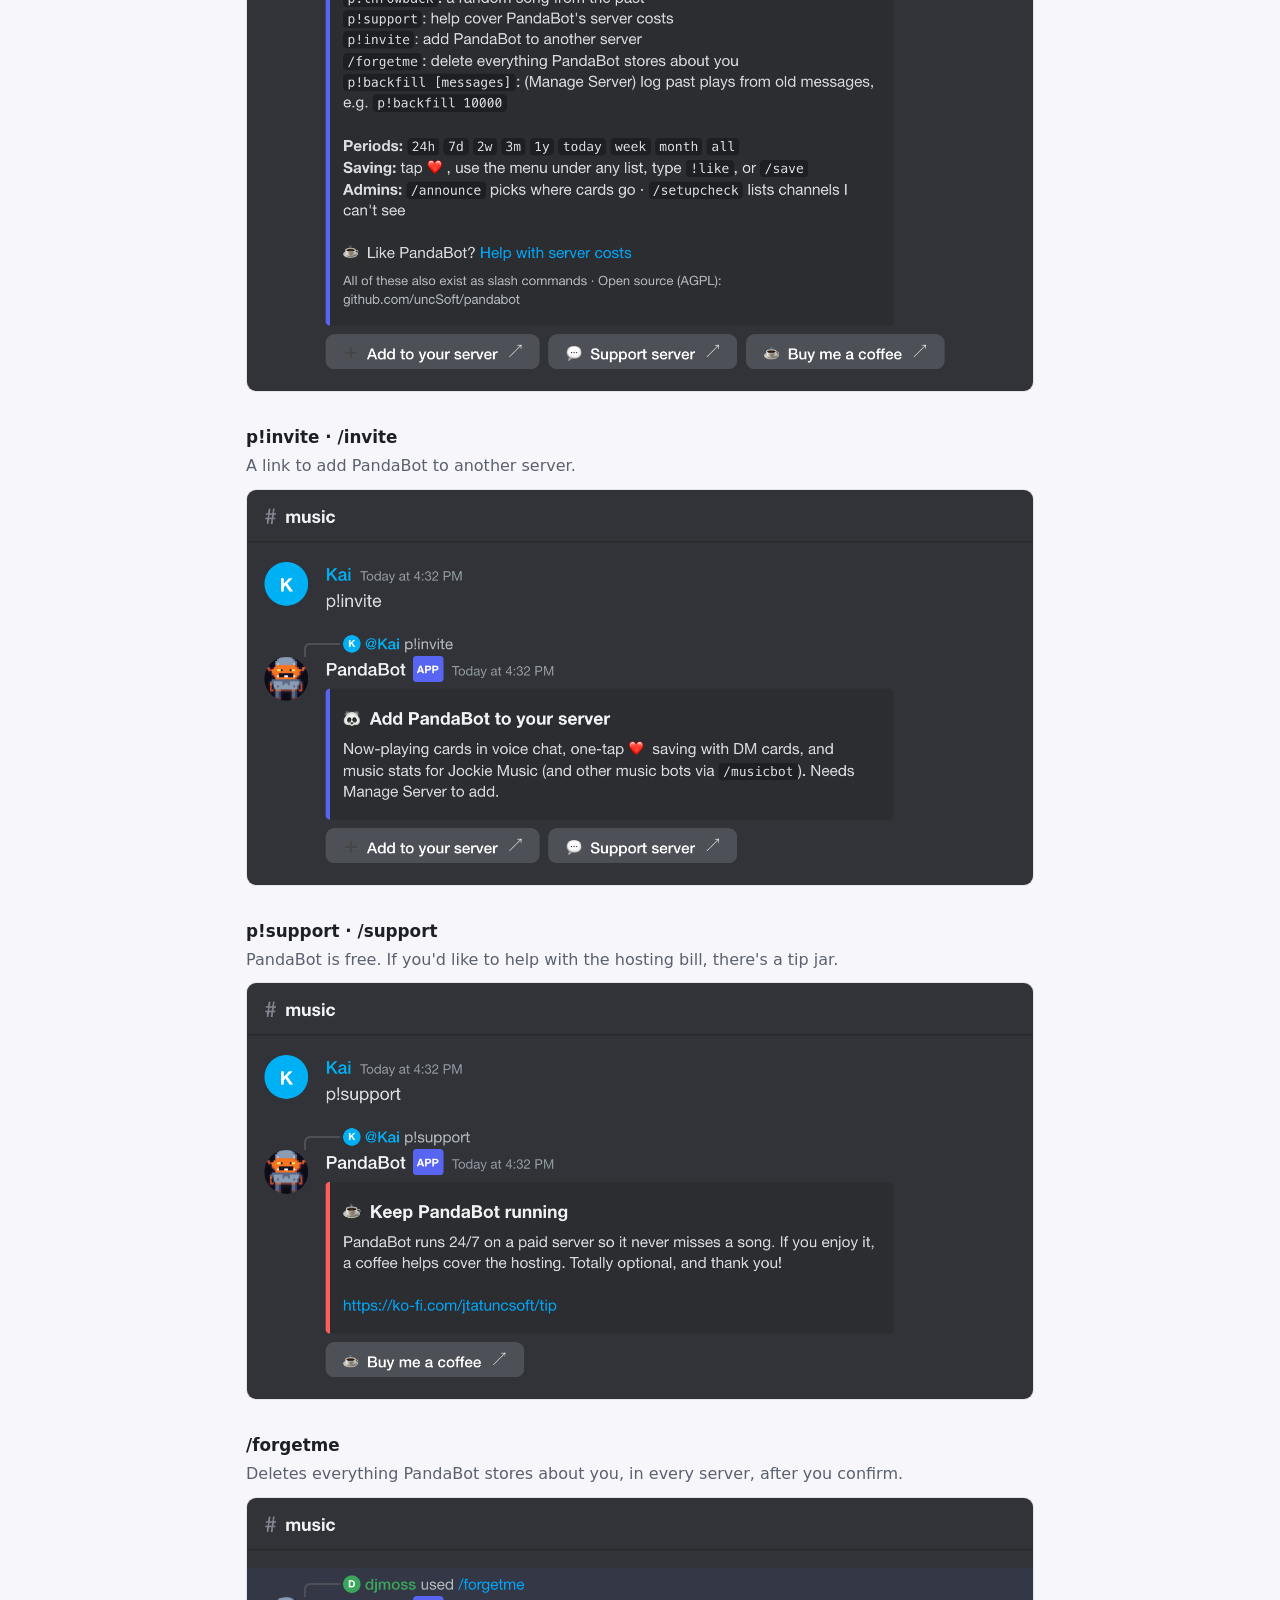
==== commit e6eca2f1: "Welcome new servers, clarify Jockie setup, add owner-only p!usage - On joining a server, post a shor" ====
--- a/site/commands.html
+++ b/site/commands.html
@@ -123,6 +123,11 @@
   </div>
   <h2>Server setup</h2>
   <div class="shots">
+    <figure id="welcome">
+      <figcaption><h3>Welcome post</h3><p>When PandaBot joins a server it posts this once: there's nothing to set up for Jockie.</p></figcaption>
+      <img src="img/commands/welcome.png" width="720" height="430" loading="lazy"
+           alt="PandaBot in Discord: Welcome post">
+    </figure>
     <figure id="announce">
       <figcaption><h3>/announce</h3><p>Choose where song cards go: the voice chat the music bot is in, one fixed channel, or nowhere.</p></figcaption>
       <img src="img/commands/announce.png" width="720" height="182" loading="lazy"
@@ -158,7 +163,7 @@
   <div class="shots">
     <figure id="help">
       <figcaption><h3>p!help</h3><p>Every text command on one card. They all exist as slash commands too.</p></figcaption>
-      <img src="img/commands/help.png" width="720" height="732" loading="lazy"
+      <img src="img/commands/help.png" width="720" height="772" loading="lazy"
            alt="PandaBot in Discord: p!help">
     </figure>
     <figure id="invite">
